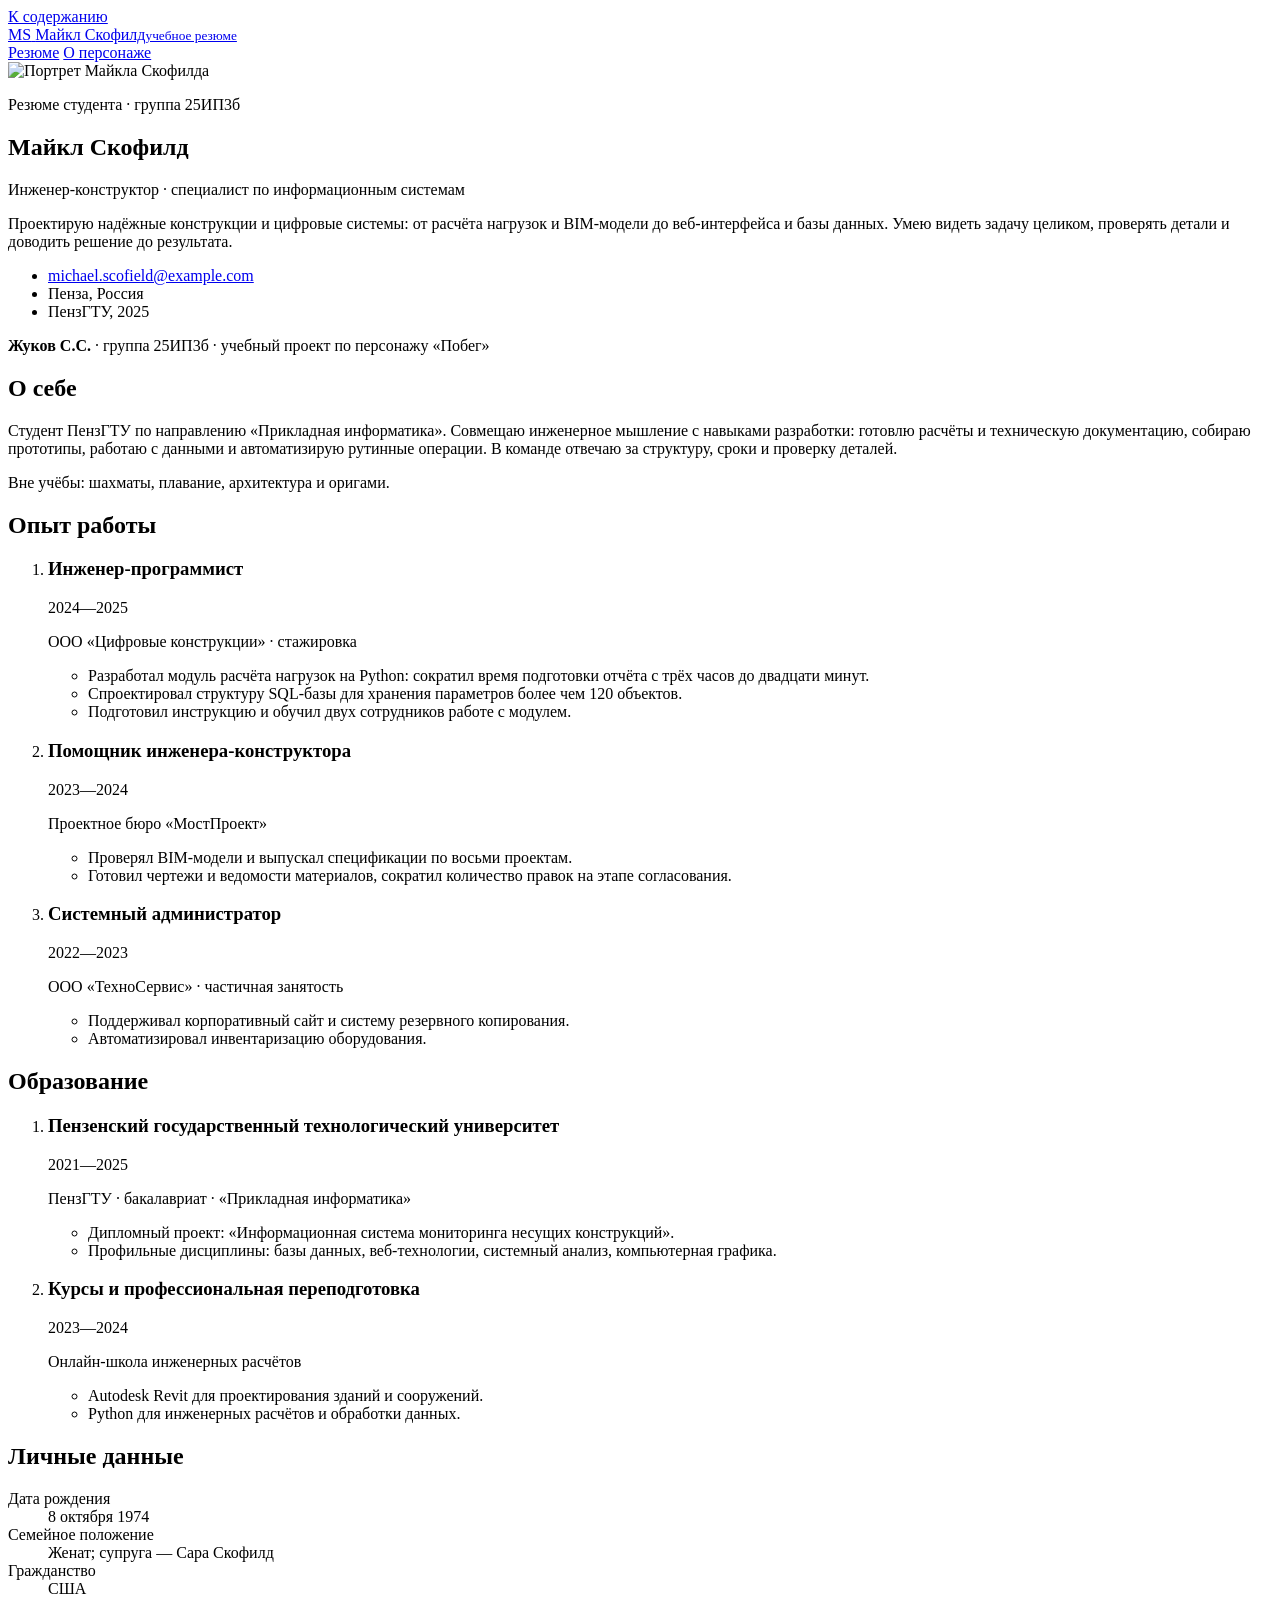
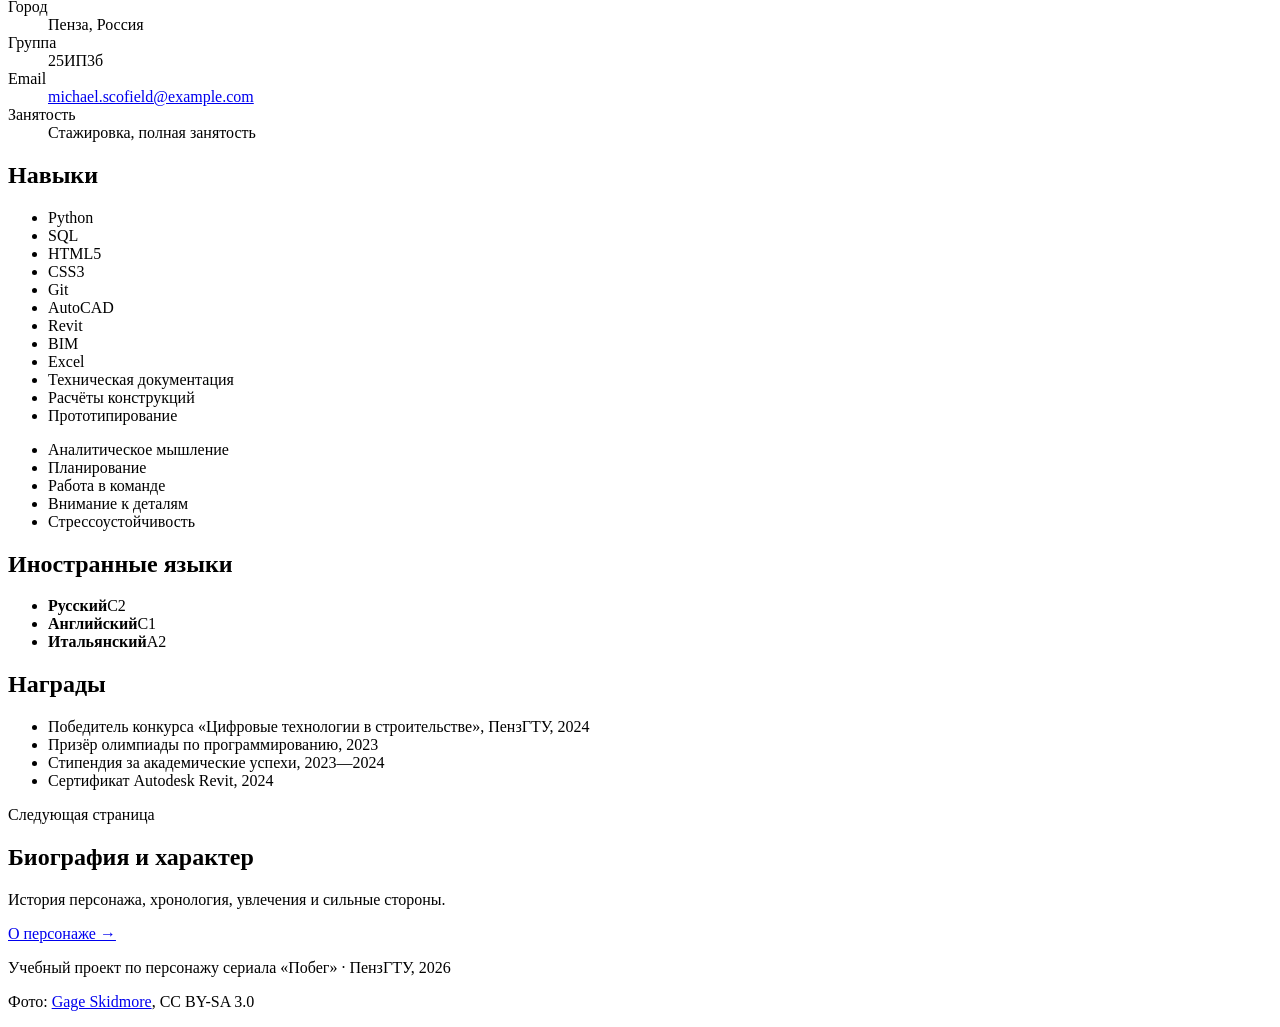
==== 25ip3b/zhukov/resume/index.html @ 76b33e24 "Create index.html" ====
<!DOCTYPE html>
<html lang="ru">
<head>
  <meta charset="utf-8">
  <meta name="viewport" content="width=device-width, initial-scale=1">
  <meta name="description" content="Учебное резюме Майкла Скофилда, персонажа сериала «Побег». Подготовил студент группы 25ИП3б Жуков С.С.">
  <meta name="author" content="Жуков С.С.">
  <title>Резюме студента Жукова С.С. группы 25ИП3б</title>
  <link rel="stylesheet" href="assets/style.css">
</head>
<body>
  <a class="skip-link" href="#main">К содержанию</a>

  <header class="site-header">
    <div class="container header-inner">
      <a class="brand" href="index.html">
        <span class="brand-mark">MS</span>
        <span class="brand-text">Майкл Скофилд<small>учебное резюме</small></span>
      </a>
      <nav class="site-nav" aria-label="Основная навигация">
        <a class="active" href="index.html">Резюме</a>
        <a href="bio.html">О персонаже</a>
      </nav>
    </div>
  </header>

  <main id="main">
    <section class="hero container" aria-labelledby="resume-title">
      <div class="hero-photo">
        <img src="assets/photo.jpg" alt="Портрет Майкла Скофилда" width="200" height="200">
      </div>
      <div>
        <p class="eyebrow">Резюме студента · группа 25ИП3б</p>
        <h1 id="resume-title">Майкл Скофилд</h1>
        <p class="hero-role">Инженер-конструктор · специалист по информационным системам</p>
        <p class="hero-lead">Проектирую надёжные конструкции и цифровые системы: от расчёта нагрузок и BIM-модели до веб-интерфейса и базы данных. Умею видеть задачу целиком, проверять детали и доводить решение до результата.</p>
        <ul class="contact-list">
          <li><a href="mailto:michael.scofield@example.com">michael.scofield@example.com</a></li>
          <li>Пенза, Россия</li>
          <li>ПензГТУ, 2025</li>
        </ul>
        <p class="student"><strong>Жуков С.С.</strong> · группа 25ИП3б · учебный проект по персонажу «Побег»</p>
      </div>
    </section>

    <div class="container layout">
      <div class="main-col">
        <section class="card">
          <h2>О себе</h2>
          <p>Студент ПензГТУ по направлению «Прикладная информатика». Совмещаю инженерное мышление с навыками разработки: готовлю расчёты и техническую документацию, собираю прототипы, работаю с данными и автоматизирую рутинные операции. В команде отвечаю за структуру, сроки и проверку деталей.</p>
          <p>Вне учёбы: шахматы, плавание, архитектура и оригами.</p>
        </section>

        <section class="card">
          <h2>Опыт работы</h2>
          <ol class="timeline">
            <li>
              <div class="timeline-head">
                <h3>Инженер-программист</h3>
                <span class="period">2024—2025</span>
              </div>
              <p class="org">ООО «Цифровые конструкции» · стажировка</p>
              <ul>
                <li>Разработал модуль расчёта нагрузок на Python: сократил время подготовки отчёта с трёх часов до двадцати минут.</li>
                <li>Спроектировал структуру SQL-базы для хранения параметров более чем 120 объектов.</li>
                <li>Подготовил инструкцию и обучил двух сотрудников работе с модулем.</li>
              </ul>
            </li>
            <li>
              <div class="timeline-head">
                <h3>Помощник инженера-конструктора</h3>
                <span class="period">2023—2024</span>
              </div>
              <p class="org">Проектное бюро «МостПроект»</p>
              <ul>
                <li>Проверял BIM-модели и выпускал спецификации по восьми проектам.</li>
                <li>Готовил чертежи и ведомости материалов, сократил количество правок на этапе согласования.</li>
              </ul>
            </li>
            <li>
              <div class="timeline-head">
                <h3>Системный администратор</h3>
                <span class="period">2022—2023</span>
              </div>
              <p class="org">ООО «ТехноСервис» · частичная занятость</p>
              <ul>
                <li>Поддерживал корпоративный сайт и систему резервного копирования.</li>
                <li>Автоматизировал инвентаризацию оборудования.</li>
              </ul>
            </li>
          </ol>
        </section>

        <section class="card">
          <h2>Образование</h2>
          <ol class="timeline">
            <li>
              <div class="timeline-head">
                <h3>Пензенский государственный технологический университет</h3>
                <span class="period">2021—2025</span>
              </div>
              <p class="org">ПензГТУ · бакалавриат · «Прикладная информатика»</p>
              <ul>
                <li>Дипломный проект: «Информационная система мониторинга несущих конструкций».</li>
                <li>Профильные дисциплины: базы данных, веб-технологии, системный анализ, компьютерная графика.</li>
              </ul>
            </li>
            <li>
              <div class="timeline-head">
                <h3>Курсы и профессиональная переподготовка</h3>
                <span class="period">2023—2024</span>
              </div>
              <p class="org">Онлайн-школа инженерных расчётов</p>
              <ul>
                <li>Autodesk Revit для проектирования зданий и сооружений.</li>
                <li>Python для инженерных расчётов и обработки данных.</li>
              </ul>
            </li>
          </ol>
        </section>
      </div>

      <aside class="side-col">
        <section class="card">
          <h2>Личные данные</h2>
          <dl class="facts">
            <dt>Дата рождения</dt>
            <dd><time datetime="1974-10-08">8 октября 1974</time></dd>
            <dt>Семейное положение</dt>
            <dd>Женат; супруга — Сара Скофилд</dd>
            <dt>Гражданство</dt>
            <dd>США</dd>
            <dt>Город</dt>
            <dd>Пенза, Россия</dd>
            <dt>Группа</dt>
            <dd>25ИП3б</dd>
            <dt>Email</dt>
            <dd><a href="mailto:michael.scofield@example.com">michael.scofield@example.com</a></dd>
            <dt>Занятость</dt>
            <dd>Стажировка, полная занятость</dd>
          </dl>
        </section>

        <section class="card">
          <h2>Навыки</h2>
          <ul class="tags">
            <li>Python</li>
            <li>SQL</li>
            <li>HTML5</li>
            <li>CSS3</li>
            <li>Git</li>
            <li>AutoCAD</li>
            <li>Revit</li>
            <li>BIM</li>
            <li>Excel</li>
            <li>Техническая документация</li>
            <li>Расчёты конструкций</li>
            <li>Прототипирование</li>
          </ul>
          <ul class="soft-skills">
            <li>Аналитическое мышление</li>
            <li>Планирование</li>
            <li>Работа в команде</li>
            <li>Внимание к деталям</li>
            <li>Стрессоустойчивость</li>
          </ul>
        </section>

        <section class="card">
          <h2>Иностранные языки</h2>
          <ul class="languages">
            <li class="lvl-c2"><strong>Русский</strong><span class="level">C2</span></li>
            <li class="lvl-c1"><strong>Английский</strong><span class="level">C1</span></li>
            <li class="lvl-a2"><strong>Итальянский</strong><span class="level">A2</span></li>
          </ul>
        </section>

        <section class="card">
          <h2>Награды</h2>
          <ul class="awards">
            <li>Победитель конкурса «Цифровые технологии в строительстве», ПензГТУ, 2024</li>
            <li>Призёр олимпиады по программированию, 2023</li>
            <li>Стипендия за академические успехи, 2023—2024</li>
            <li>Сертификат Autodesk Revit, 2024</li>
          </ul>
        </section>
      </aside>
    </div>

    <div class="container">
      <section class="next-page" aria-labelledby="next-title">
        <div>
          <p class="eyebrow">Следующая страница</p>
          <h2 id="next-title">Биография и характер</h2>
          <p>История персонажа, хронология, увлечения и сильные стороны.</p>
        </div>
        <a class="button" href="bio.html">О персонаже →</a>
      </section>
    </div>
  </main>

  <footer class="site-footer">
    <div class="container footer-inner">
      <p>Учебный проект по персонажу сериала «Побег» · ПензГТУ, 2026</p>
      <p>Фото: <a href="https://commons.wikimedia.org/wiki/File:Wentworth_Miller_by_Gage_Skidmore.jpg">Gage Skidmore</a>, CC BY-SA 3.0</p>
    </div>
  </footer>
</body>
</html>
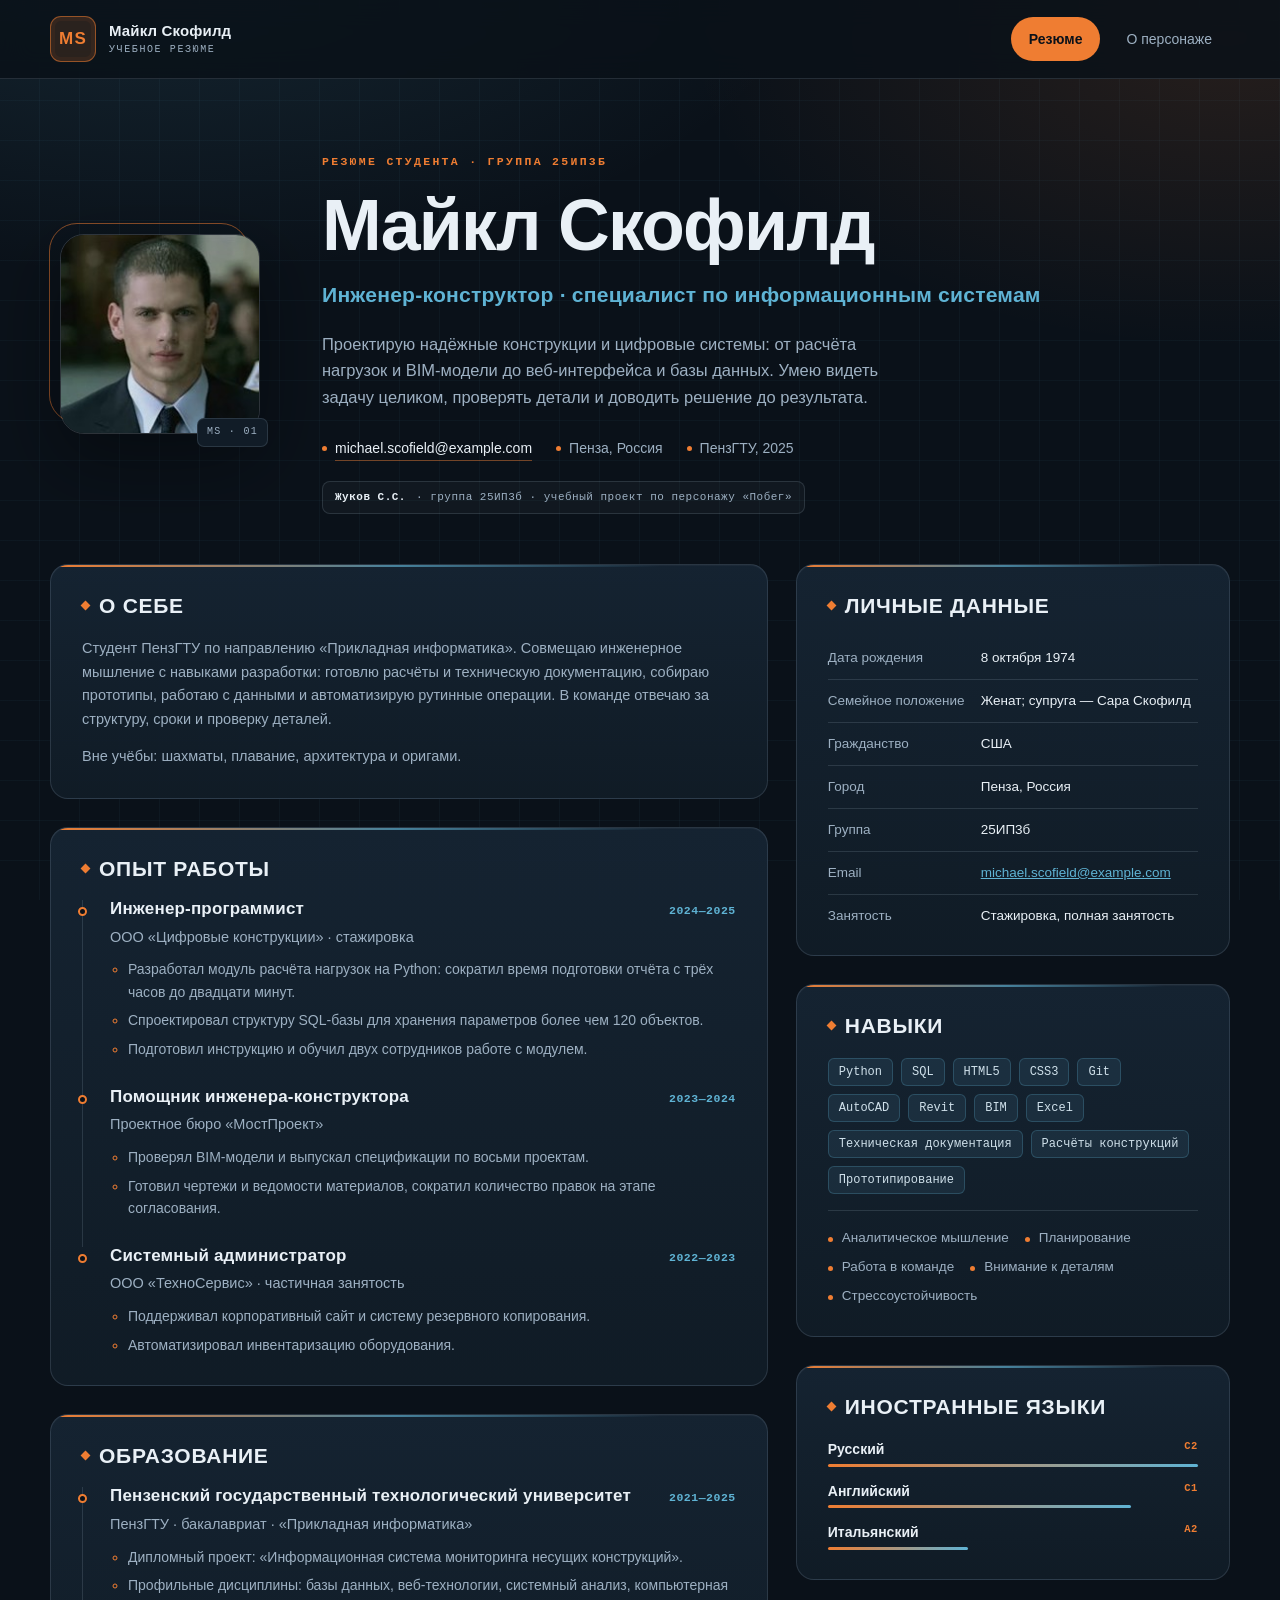
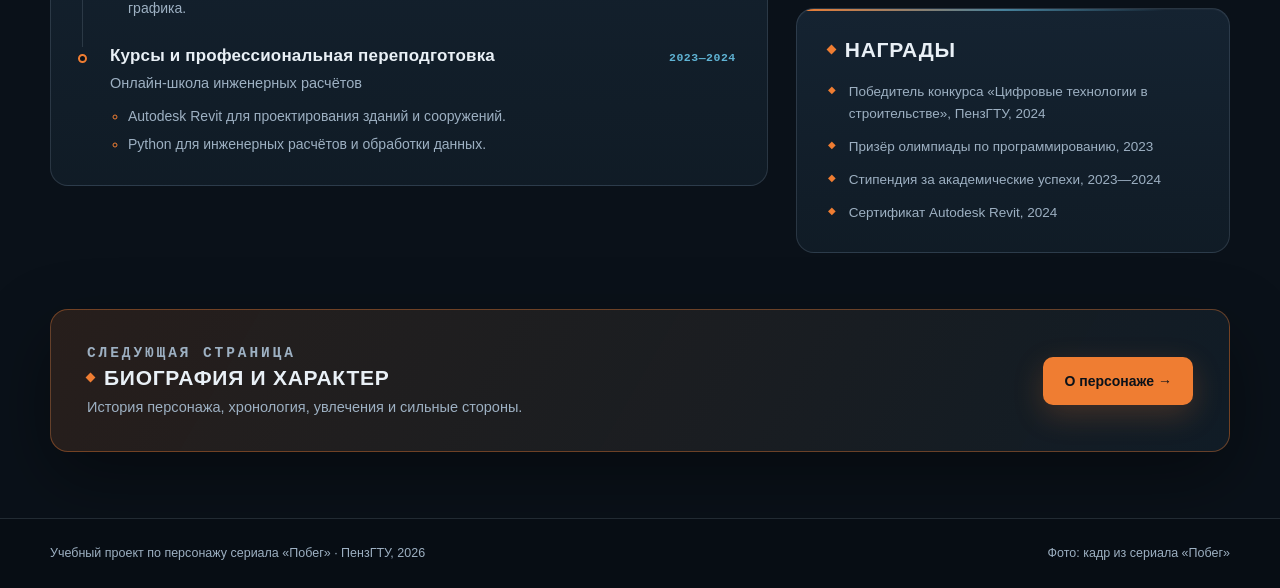
==== commit 7d3ef5b5: "Update index.html" ====
--- a/25ip3b/zhukov/resume/index.html
+++ b/25ip3b/zhukov/resume/index.html
@@ -202,7 +202,7 @@
   <footer class="site-footer">
     <div class="container footer-inner">
       <p>Учебный проект по персонажу сериала «Побег» · ПензГТУ, 2026</p>
-      <p>Фото: <a href="https://commons.wikimedia.org/wiki/File:Wentworth_Miller_by_Gage_Skidmore.jpg">Gage Skidmore</a>, CC BY-SA 3.0</p>
+      <p>Фото: кадр из сериала «Побег»</p>
     </div>
   </footer>
 </body>
--- a/25ip3b/zhukov/resume/assets/style.css
+++ b/25ip3b/zhukov/resume/assets/style.css
@@ -0,0 +1,996 @@
+/* ============================================================
+   Resume of Michael Scofield — blueprint / steel theme
+   ============================================================ */
+
+:root {
+  --bg: #0a1119;
+  --bg-deep: #070d14;
+  --panel: #111c27;
+  --panel-2: #162433;
+  --ink: #e9f0f6;
+  --muted: #9db0c2;
+  --line: rgba(157, 176, 194, 0.18);
+  --line-strong: rgba(157, 176, 194, 0.32);
+  --accent: #ef7d32;
+  --accent-soft: rgba(239, 125, 50, 0.14);
+  --accent-2: #5fb3d4;
+  --accent-2-soft: rgba(95, 179, 212, 0.1);
+  --radius: 18px;
+  --shadow: 0 26px 70px rgba(0, 0, 0, 0.38);
+  --font-body: "Segoe UI", Tahoma, Arial, sans-serif;
+  --font-display: "Bahnschrift SemiCondensed", "Arial Narrow", "Segoe UI", sans-serif;
+  --font-mono: Consolas, "Courier New", monospace;
+}
+
+*,
+*::before,
+*::after {
+  box-sizing: border-box;
+}
+
+html {
+  scroll-behavior: smooth;
+}
+
+body {
+  margin: 0;
+  color: var(--ink);
+  font-family: var(--font-body);
+  font-size: 16px;
+  line-height: 1.62;
+  background-color: var(--bg);
+  background-image:
+    radial-gradient(1100px 560px at 12% -8%, rgba(95, 179, 212, 0.14), transparent 62%),
+    radial-gradient(900px 520px at 96% 4%, rgba(239, 125, 50, 0.12), transparent 60%),
+    repeating-linear-gradient(0deg, transparent 0 39px, rgba(95, 179, 212, 0.045) 39px 40px),
+    repeating-linear-gradient(90deg, transparent 0 39px, rgba(95, 179, 212, 0.045) 39px 40px);
+  background-attachment: fixed;
+}
+
+::selection {
+  color: #0a1119;
+  background: var(--accent);
+}
+
+a {
+  color: var(--accent-2);
+}
+
+a:hover {
+  color: #8fd1ea;
+}
+
+:focus-visible {
+  outline: 2px solid var(--accent-2);
+  outline-offset: 3px;
+}
+
+img {
+  max-width: 100%;
+  height: auto;
+}
+
+h1,
+h2,
+h3,
+p {
+  margin-top: 0;
+}
+
+h1,
+h2,
+h3 {
+  font-family: var(--font-display);
+  font-weight: 700;
+  line-height: 1.1;
+}
+
+h1 {
+  margin-bottom: 14px;
+  font-size: clamp(2.7rem, 5.6vw, 4.9rem);
+  letter-spacing: -0.025em;
+}
+
+h2 {
+  display: flex;
+  align-items: center;
+  gap: 10px;
+  margin-bottom: 20px;
+  font-size: 21px;
+  letter-spacing: 0.035em;
+  text-transform: uppercase;
+}
+
+h2::before {
+  width: 7px;
+  height: 7px;
+  flex: none;
+  content: "";
+  background: var(--accent);
+  transform: rotate(45deg);
+}
+
+h3 {
+  margin-bottom: 4px;
+  font-size: 17px;
+  letter-spacing: 0.01em;
+}
+
+p {
+  margin-bottom: 14px;
+}
+
+p:last-child {
+  margin-bottom: 0;
+}
+
+.container {
+  width: min(1180px, calc(100% - 64px));
+  margin: 0 auto;
+}
+
+.skip-link {
+  position: absolute;
+  top: -80px;
+  left: 24px;
+  z-index: 100;
+  padding: 10px 18px;
+  color: #0a1119;
+  background: var(--accent);
+  border-radius: 0 0 8px 8px;
+  font-weight: 700;
+  text-decoration: none;
+  transition: top 0.2s ease;
+}
+
+.skip-link:focus {
+  top: 0;
+}
+
+/* ---------- Header ---------- */
+
+.site-header {
+  position: sticky;
+  top: 0;
+  z-index: 20;
+  background: rgba(10, 17, 25, 0.84);
+  border-bottom: 1px solid var(--line);
+  backdrop-filter: blur(14px);
+}
+
+.header-inner {
+  display: flex;
+  min-height: 78px;
+  align-items: center;
+  justify-content: space-between;
+  gap: 24px;
+}
+
+.brand {
+  display: flex;
+  align-items: center;
+  gap: 13px;
+  color: var(--ink);
+  text-decoration: none;
+}
+
+.brand:hover {
+  color: var(--ink);
+}
+
+.brand-mark {
+  display: grid;
+  width: 46px;
+  height: 46px;
+  place-items: center;
+  color: var(--accent);
+  background: var(--accent-soft);
+  border: 1px solid rgba(239, 125, 50, 0.55);
+  border-radius: 11px;
+  box-shadow: inset 0 0 0 4px rgba(239, 125, 50, 0.05);
+  font-family: var(--font-display);
+  font-size: 17px;
+  font-weight: 700;
+  letter-spacing: 0.08em;
+}
+
+.brand-text {
+  display: flex;
+  flex-direction: column;
+  font-size: 15px;
+  font-weight: 600;
+  line-height: 1.15;
+  letter-spacing: 0.01em;
+}
+
+.brand-text small {
+  margin-top: 5px;
+  color: var(--muted);
+  font-family: var(--font-mono);
+  font-size: 10px;
+  font-weight: 400;
+  letter-spacing: 0.16em;
+  text-transform: uppercase;
+}
+
+.site-nav {
+  display: flex;
+  flex-wrap: wrap;
+  gap: 8px;
+}
+
+.site-nav a {
+  padding: 10px 17px;
+  color: var(--muted);
+  border: 1px solid transparent;
+  border-radius: 999px;
+  font-size: 14px;
+  text-decoration: none;
+  transition: color 0.18s ease, border-color 0.18s ease, background 0.18s ease;
+}
+
+.site-nav a:hover {
+  color: var(--ink);
+  border-color: var(--line);
+}
+
+.site-nav a.active {
+  color: #0a1119;
+  background: var(--accent);
+  font-weight: 700;
+}
+
+/* ---------- Hero ---------- */
+
+.hero {
+  display: grid;
+  grid-template-columns: 220px minmax(0, 1fr);
+  gap: 52px;
+  align-items: center;
+  padding: 74px 0 50px;
+}
+
+.hero-photo {
+  position: relative;
+  width: 200px;
+  height: 200px;
+  justify-self: center;
+}
+
+.hero-photo::before {
+  position: absolute;
+  inset: -11px 11px 11px -11px;
+  content: "";
+  border: 1px solid rgba(239, 125, 50, 0.55);
+  border-radius: 28px;
+}
+
+.hero-photo img {
+  position: relative;
+  z-index: 1;
+  display: block;
+  width: 200px;
+  height: 200px;
+  object-fit: cover;
+  border: 1px solid rgba(255, 255, 255, 0.14);
+  border-radius: 24px;
+  box-shadow: var(--shadow);
+  filter: saturate(0.92) contrast(1.03);
+}
+
+.hero-photo::after {
+  position: absolute;
+  right: -8px;
+  bottom: -13px;
+  z-index: 2;
+  padding: 5px 9px;
+  color: var(--muted);
+  background: var(--panel);
+  border: 1px solid var(--line);
+  border-radius: 7px;
+  content: "MS · 01";
+  font-family: var(--font-mono);
+  font-size: 10px;
+  letter-spacing: 0.13em;
+}
+
+.eyebrow {
+  margin-bottom: 14px;
+  color: var(--accent);
+  font-family: var(--font-mono);
+  font-size: 11.5px;
+  font-weight: 600;
+  letter-spacing: 0.2em;
+  text-transform: uppercase;
+}
+
+.hero-role {
+  margin-bottom: 18px;
+  color: var(--accent-2);
+  font-size: clamp(1.05rem, 2vw, 1.32rem);
+  font-weight: 600;
+  letter-spacing: 0.01em;
+}
+
+.hero-lead {
+  max-width: 64ch;
+  margin-bottom: 0;
+  color: var(--muted);
+  font-size: 16.5px;
+}
+
+.contact-list {
+  display: flex;
+  flex-wrap: wrap;
+  gap: 9px 24px;
+  margin: 26px 0 0;
+  padding: 0;
+  list-style: none;
+  font-size: 14px;
+}
+
+.contact-list li {
+  display: flex;
+  align-items: center;
+  gap: 8px;
+  color: var(--muted);
+}
+
+.contact-list li::before {
+  width: 5px;
+  height: 5px;
+  flex: none;
+  content: "";
+  background: var(--accent);
+  border-radius: 50%;
+}
+
+.contact-list a {
+  color: var(--ink);
+  border-bottom: 1px solid rgba(239, 125, 50, 0.45);
+  text-decoration: none;
+}
+
+.contact-list a:hover {
+  color: var(--accent);
+  border-bottom-color: var(--accent);
+}
+
+.student {
+  display: inline-flex;
+  flex-wrap: wrap;
+  gap: 6px 10px;
+  margin: 20px 0 0;
+  padding: 7px 12px;
+  color: var(--muted);
+  background: rgba(255, 255, 255, 0.03);
+  border: 1px solid var(--line);
+  border-radius: 8px;
+  font-family: var(--font-mono);
+  font-size: 11px;
+  letter-spacing: 0.045em;
+}
+
+.student strong {
+  color: var(--ink);
+  font-weight: 600;
+}
+
+/* ---------- Layout ---------- */
+
+.layout {
+  display: grid;
+  grid-template-columns: minmax(0, 1.62fr) minmax(300px, 0.98fr);
+  gap: 28px;
+  padding-bottom: 28px;
+}
+
+.main-col,
+.side-col {
+  display: flex;
+  flex-direction: column;
+  gap: 28px;
+}
+
+.side-col {
+  align-self: start;
+}
+
+.card {
+  position: relative;
+  overflow: hidden;
+  padding: 29px 31px;
+  background: linear-gradient(180deg, rgba(22, 36, 51, 0.94), rgba(17, 28, 39, 0.94));
+  border: 1px solid var(--line);
+  border-radius: var(--radius);
+  box-shadow: inset 0 1px 0 rgba(255, 255, 255, 0.035);
+}
+
+.card::before {
+  position: absolute;
+  top: 0;
+  right: 0;
+  left: 0;
+  height: 2px;
+  content: "";
+  background: linear-gradient(90deg, var(--accent), rgba(95, 179, 212, 0.65) 48%, transparent 85%);
+}
+
+.card p {
+  color: var(--muted);
+  font-size: 14.5px;
+}
+
+.card p strong {
+  color: var(--ink);
+}
+
+/* ---------- Timeline ---------- */
+
+.timeline {
+  position: relative;
+  margin: 0;
+  padding: 0;
+  list-style: none;
+}
+
+.timeline > li {
+  position: relative;
+  padding: 0 0 27px 27px;
+  border-left: 1px solid var(--line);
+}
+
+.timeline > li:last-child {
+  padding-bottom: 0;
+  border-left-color: transparent;
+}
+
+.timeline > li::before {
+  position: absolute;
+  top: 7px;
+  left: -5px;
+  width: 9px;
+  height: 9px;
+  content: "";
+  background: var(--bg);
+  border: 2px solid var(--accent);
+  border-radius: 50%;
+}
+
+.timeline-head {
+  display: flex;
+  flex-wrap: wrap;
+  align-items: baseline;
+  justify-content: space-between;
+  gap: 6px 16px;
+}
+
+.timeline h3 {
+  margin: 0;
+}
+
+.period {
+  color: var(--accent-2);
+  font-family: var(--font-mono);
+  font-size: 11.5px;
+  font-weight: 600;
+  letter-spacing: 0.045em;
+  white-space: nowrap;
+}
+
+.org {
+  margin: 5px 0 9px;
+  color: var(--muted);
+  font-size: 13.5px;
+}
+
+.timeline ul {
+  margin: 0;
+  padding-left: 18px;
+  color: var(--muted);
+  font-size: 14px;
+}
+
+.timeline ul li {
+  margin-bottom: 6px;
+}
+
+.timeline ul li:last-child {
+  margin-bottom: 0;
+}
+
+.timeline ul li::marker {
+  color: var(--accent);
+}
+
+/* ---------- Facts ---------- */
+
+.facts {
+  display: grid;
+  grid-template-columns: minmax(0, 0.95fr) minmax(0, 1.35fr);
+  margin: 0;
+}
+
+.facts dt,
+.facts dd {
+  margin: 0;
+  padding: 10px 0;
+  border-bottom: 1px solid var(--line);
+  font-size: 13.5px;
+}
+
+.facts dt {
+  padding-right: 12px;
+  color: var(--muted);
+}
+
+.facts dd {
+  color: var(--ink);
+  font-weight: 500;
+}
+
+.facts dt:last-of-type,
+.facts dd:last-of-type {
+  padding-bottom: 0;
+  border-bottom: 0;
+}
+
+/* ---------- Tags ---------- */
+
+.tags {
+  display: flex;
+  flex-wrap: wrap;
+  gap: 8px;
+  margin: 0;
+  padding: 0;
+  list-style: none;
+}
+
+.tags li {
+  padding: 5px 10px;
+  color: #cfe0ea;
+  background: var(--accent-2-soft);
+  border: 1px solid rgba(95, 179, 212, 0.24);
+  border-radius: 6px;
+  font-family: var(--font-mono);
+  font-size: 12px;
+  line-height: 1.35;
+}
+
+.soft-skills {
+  display: flex;
+  flex-wrap: wrap;
+  gap: 7px 16px;
+  margin: 16px 0 0;
+  padding: 16px 0 0;
+  border-top: 1px solid var(--line);
+  list-style: none;
+  color: var(--muted);
+  font-size: 13.5px;
+}
+
+.soft-skills li {
+  position: relative;
+  padding-left: 14px;
+}
+
+.soft-skills li::before {
+  position: absolute;
+  top: 0.72em;
+  left: 0;
+  width: 5px;
+  height: 5px;
+  content: "";
+  background: var(--accent);
+  border-radius: 50%;
+}
+
+/* ---------- Languages ---------- */
+
+.languages {
+  display: flex;
+  flex-direction: column;
+  gap: 13px;
+  margin: 0;
+  padding: 0;
+  list-style: none;
+}
+
+.languages li {
+  display: grid;
+  grid-template-columns: 1fr auto;
+  gap: 3px 12px;
+  font-size: 14px;
+}
+
+.languages strong {
+  font-weight: 600;
+}
+
+.level {
+  color: var(--accent);
+  font-family: var(--font-mono);
+  font-size: 10.5px;
+  font-weight: 700;
+  letter-spacing: 0.06em;
+}
+
+.languages li::after {
+  grid-column: 1 / -1;
+  width: var(--level, 100%);
+  height: 3px;
+  content: "";
+  background: linear-gradient(90deg, var(--accent), var(--accent-2));
+  border-radius: 999px;
+}
+
+.languages .lvl-c2 {
+  --level: 100%;
+}
+
+.languages .lvl-c1 {
+  --level: 82%;
+}
+
+.languages .lvl-a2 {
+  --level: 38%;
+}
+
+/* ---------- Awards ---------- */
+
+.awards {
+  display: flex;
+  flex-direction: column;
+  gap: 11px;
+  margin: 0;
+  padding: 0;
+  list-style: none;
+}
+
+.awards li {
+  position: relative;
+  padding-left: 21px;
+  color: var(--muted);
+  font-size: 13.5px;
+}
+
+.awards li::before {
+  position: absolute;
+  top: 0.12em;
+  left: 0;
+  color: var(--accent);
+  content: "◆";
+  font-size: 10px;
+}
+
+/* ---------- Next page ---------- */
+
+.next-page {
+  display: flex;
+  align-items: center;
+  justify-content: space-between;
+  gap: 32px;
+  margin: 28px auto 66px;
+  padding: 32px 36px;
+  background: linear-gradient(120deg, rgba(239, 125, 50, 0.13), rgba(95, 179, 212, 0.07));
+  border: 1px solid rgba(239, 125, 50, 0.38);
+  border-radius: var(--radius);
+  box-shadow: var(--shadow);
+}
+
+.next-page h2 {
+  margin-bottom: 7px;
+}
+
+.next-page p {
+  margin-bottom: 0;
+  color: var(--muted);
+  font-size: 14.5px;
+}
+
+.button {
+  display: inline-flex;
+  flex: none;
+  align-items: center;
+  gap: 8px;
+  padding: 13px 21px;
+  color: #0a1119;
+  background: var(--accent);
+  border-radius: 10px;
+  box-shadow: 0 10px 30px rgba(239, 125, 50, 0.22);
+  font-size: 14px;
+  font-weight: 700;
+  text-decoration: none;
+  transition: background 0.18s ease, transform 0.18s ease;
+}
+
+.button:hover {
+  color: #0a1119;
+  background: #ff914d;
+  transform: translateY(-1px);
+}
+
+/* ---------- Footer ---------- */
+
+.site-footer {
+  background: rgba(7, 13, 20, 0.82);
+  border-top: 1px solid var(--line);
+}
+
+.footer-inner {
+  display: flex;
+  flex-wrap: wrap;
+  justify-content: space-between;
+  gap: 10px 26px;
+  padding: 24px 0;
+  color: var(--muted);
+  font-size: 12.5px;
+}
+
+.footer-inner p {
+  margin: 0;
+}
+
+.site-footer a {
+  color: var(--muted);
+  text-decoration-color: rgba(157, 176, 194, 0.45);
+}
+
+.site-footer a:hover {
+  color: var(--accent);
+}
+
+/* ---------- Page 2 hero ---------- */
+
+.page-hero {
+  position: relative;
+  overflow: hidden;
+  padding: 76px 0 46px;
+}
+
+.page-hero::after {
+  position: absolute;
+  top: -34px;
+  right: -10px;
+  z-index: -1;
+  color: rgba(95, 179, 212, 0.065);
+  content: "02";
+  font-family: var(--font-display);
+  font-size: clamp(170px, 23vw, 300px);
+  font-weight: 700;
+  letter-spacing: -0.06em;
+  line-height: 1;
+}
+
+.page-hero h1 {
+  max-width: 920px;
+}
+
+.page-lead {
+  max-width: 760px;
+  margin: 20px 0 0;
+  color: var(--muted);
+  font-size: 17px;
+}
+
+/* ---------- Checklists and hobbies ---------- */
+
+.checklist {
+  display: flex;
+  flex-direction: column;
+  gap: 12px;
+  margin: 0;
+  padding: 0;
+  list-style: none;
+}
+
+.checklist li {
+  position: relative;
+  padding-left: 26px;
+  color: var(--muted);
+  font-size: 14px;
+}
+
+.checklist li::before {
+  position: absolute;
+  top: 0;
+  left: 0;
+  color: var(--accent-2);
+  content: "✓";
+  font-weight: 700;
+}
+
+.hobbies {
+  display: grid;
+  grid-template-columns: 1fr 1fr;
+  gap: 10px;
+  margin: 0;
+  padding: 0;
+  list-style: none;
+}
+
+.hobbies li {
+  padding: 12px 13px;
+  background: rgba(255, 255, 255, 0.025);
+  border: 1px solid var(--line);
+  border-radius: 10px;
+}
+
+.hobbies strong {
+  display: block;
+  margin-bottom: 3px;
+  color: var(--ink);
+  font-size: 13.5px;
+  line-height: 1.3;
+}
+
+.hobbies span {
+  display: block;
+  color: var(--muted);
+  font-size: 11.5px;
+  line-height: 1.45;
+}
+
+/* ---------- Quote ---------- */
+
+.quote blockquote {
+  margin: 0;
+  padding: 2px 0 2px 19px;
+  border-left: 2px solid var(--accent);
+  color: var(--ink);
+  font-family: Georgia, "Times New Roman", serif;
+  font-size: 19px;
+  font-style: italic;
+  line-height: 1.5;
+}
+
+.quote blockquote p {
+  margin: 0;
+  color: inherit;
+  font-size: inherit;
+}
+
+.quote-note {
+  margin-top: 13px;
+  color: var(--muted);
+  font-size: 11.5px;
+}
+
+/* ---------- Responsive ---------- */
+
+@media (max-width: 1000px) {
+  .hero {
+    grid-template-columns: 1fr;
+    gap: 34px;
+    padding-top: 54px;
+  }
+
+  .hero-photo {
+    justify-self: start;
+  }
+
+  .layout {
+    grid-template-columns: 1fr;
+  }
+
+  .side-col {
+    position: static;
+  }
+}
+
+@media (max-width: 680px) {
+  .container {
+    width: min(100% - 34px, 1180px);
+  }
+
+  .header-inner {
+    flex-wrap: wrap;
+    padding: 13px 0;
+  }
+
+  .site-nav {
+    width: 100%;
+  }
+
+  .site-nav a {
+    padding: 8px 14px;
+  }
+
+  .hero {
+    padding: 40px 0 34px;
+  }
+
+  .card {
+    padding: 23px 21px;
+  }
+
+  .facts {
+    grid-template-columns: 1fr;
+  }
+
+  .facts dt {
+    padding-bottom: 0;
+    border-bottom: 0;
+  }
+
+  .facts dd {
+    padding-top: 2px;
+  }
+
+  .next-page {
+    flex-direction: column;
+    align-items: flex-start;
+    padding: 26px 22px;
+  }
+
+  .hobbies {
+    grid-template-columns: 1fr;
+  }
+
+  .page-hero {
+    padding-top: 48px;
+  }
+}
+
+@media (prefers-reduced-motion: reduce) {
+  html {
+    scroll-behavior: auto;
+  }
+
+  *,
+  *::before,
+  *::after {
+    transition: none !important;
+  }
+}
+
+/* ---------- Print ---------- */
+
+@media print {
+  body {
+    color: #111;
+    background: #fff;
+    background-image: none;
+  }
+
+  .site-header,
+  .next-page,
+  .skip-link,
+  .site-footer {
+    display: none;
+  }
+
+  .container {
+    width: 100%;
+  }
+
+  .hero {
+    padding-top: 0;
+  }
+
+  .card {
+    background: #fff;
+    border-color: #bbb;
+    box-shadow: none;
+  }
+
+  .card p,
+  .hero-lead,
+  .org,
+  .timeline ul,
+  .facts dt,
+  .awards li,
+  .checklist li,
+  .hobbies span {
+    color: #333;
+  }
+
+  a {
+    color: #111;
+    text-decoration: none;
+  }
+
+  .side-col {
+    position: static;
+  }
+}
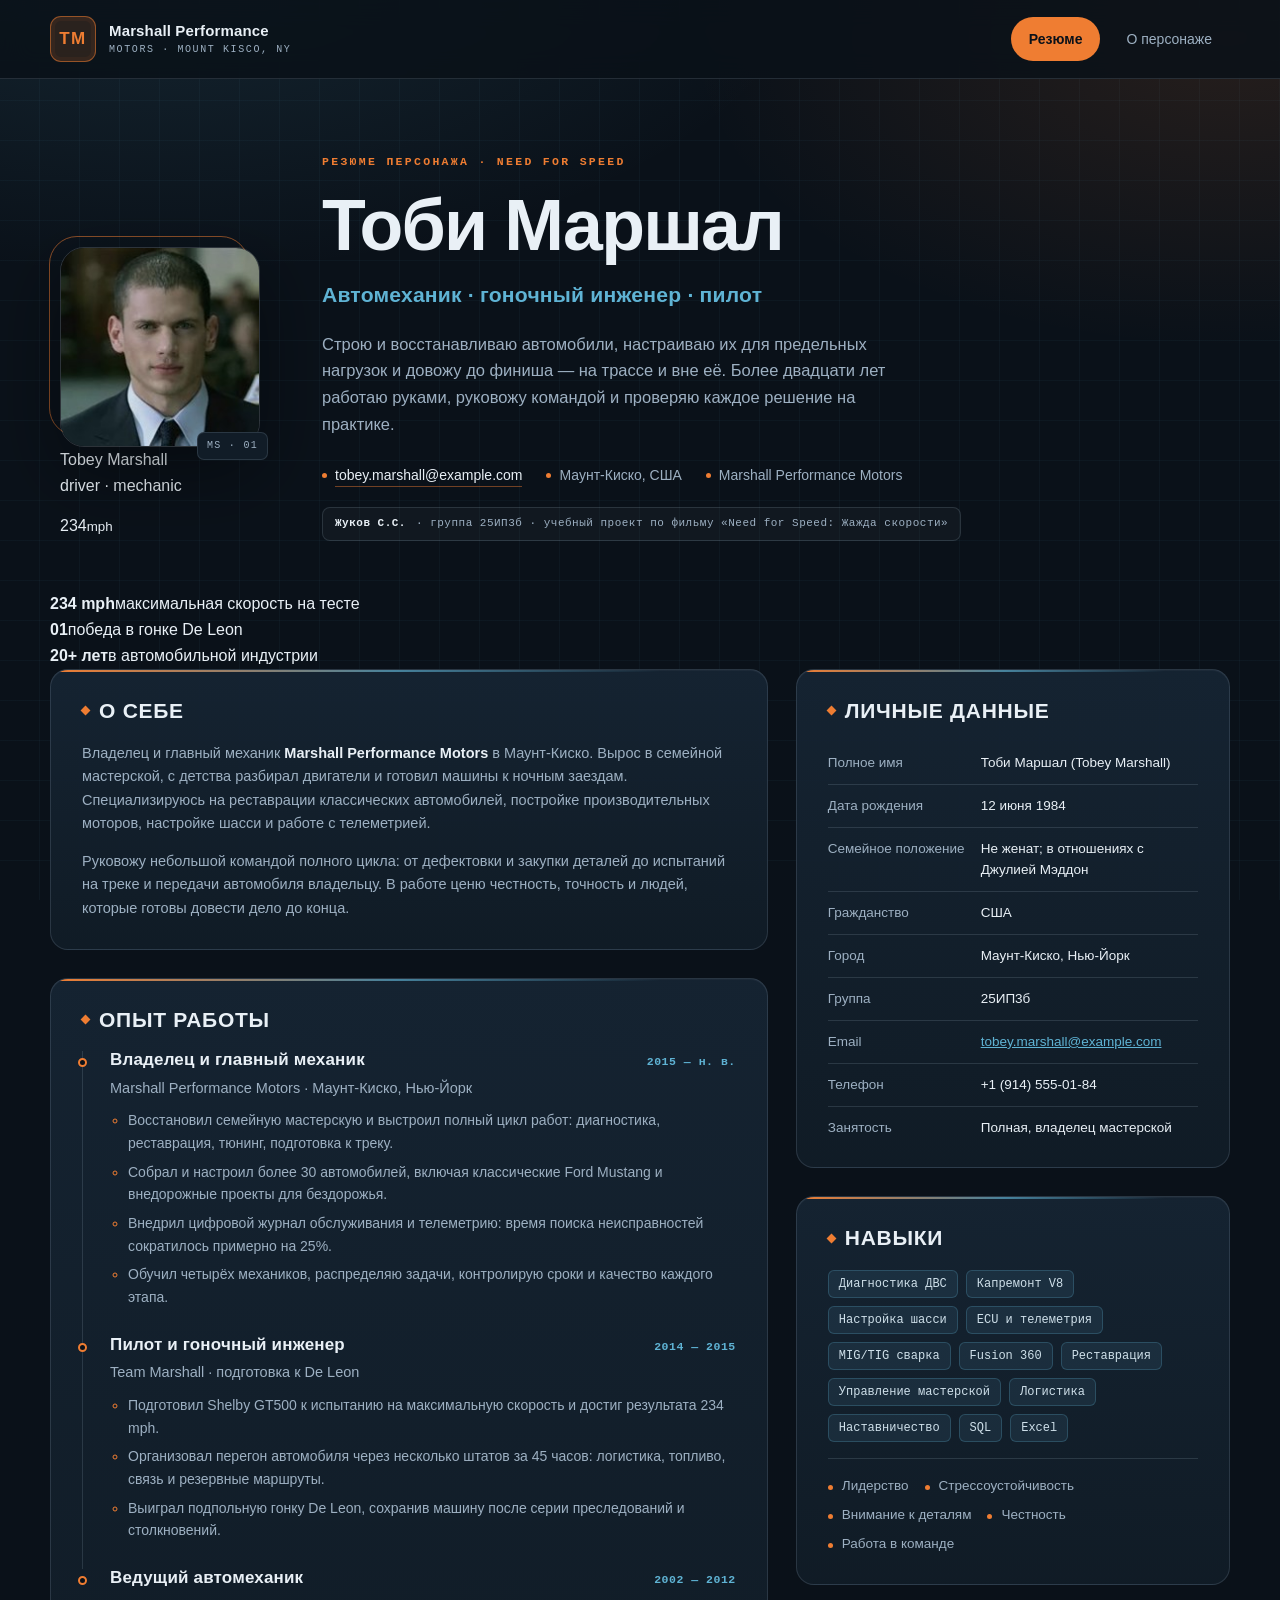
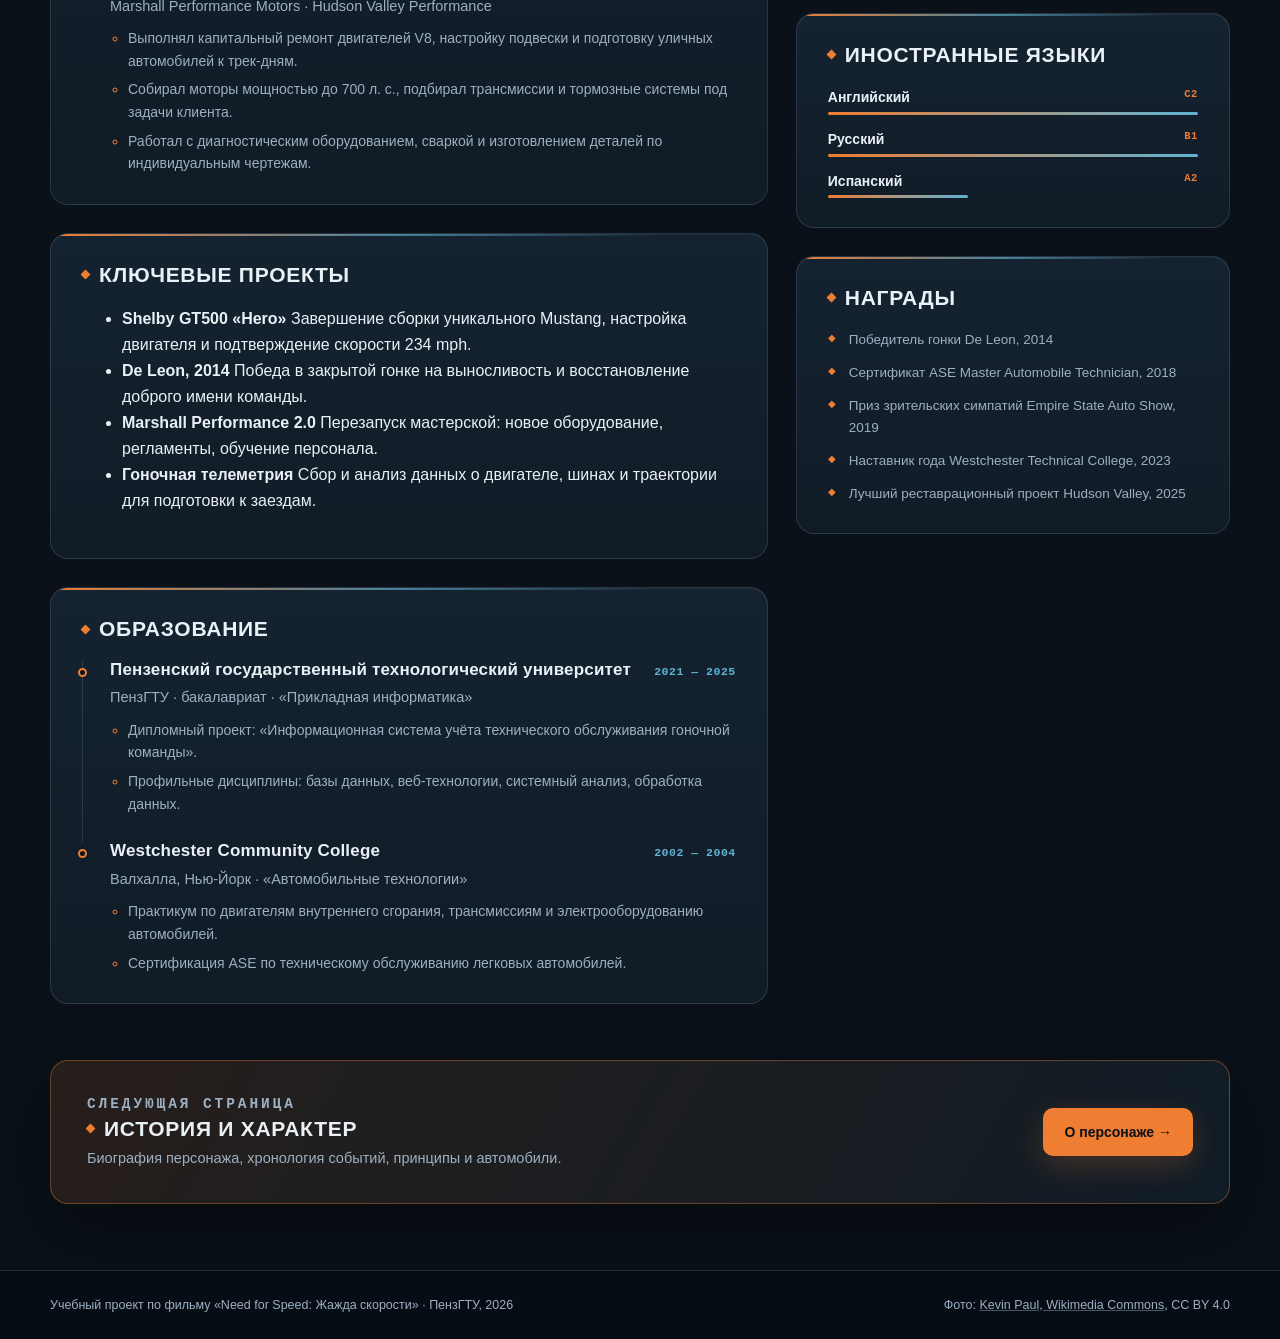
==== commit 06852088: "Обновить главную страницу резюме: Тоби Маршал" ====
--- a/25ip3b/zhukov/resume/index.html
+++ b/25ip3b/zhukov/resume/index.html
@@ -3,7 +3,7 @@
 <head>
   <meta charset="utf-8">
   <meta name="viewport" content="width=device-width, initial-scale=1">
-  <meta name="description" content="Учебное резюме Майкла Скофилда, персонажа сериала «Побег». Подготовил студент группы 25ИП3б Жуков С.С.">
+  <meta name="description" content="Учебное резюме Тоби Маршала, персонажа фильма «Need for Speed: Жажда скорости». Подготовил студент группы 25ИП3б Жуков С.С.">
   <meta name="author" content="Жуков С.С.">
   <title>Резюме студента Жукова С.С. группы 25ИП3б</title>
   <link rel="stylesheet" href="assets/style.css">
@@ -14,8 +14,8 @@
   <header class="site-header">
     <div class="container header-inner">
       <a class="brand" href="index.html">
-        <span class="brand-mark">MS</span>
-        <span class="brand-text">Майкл Скофилд<small>учебное резюме</small></span>
+        <span class="brand-mark">TM</span>
+        <span class="brand-text">Marshall Performance<small>motors · mount kisco, ny</small></span>
       </a>
       <nav class="site-nav" aria-label="Основная навигация">
         <a class="active" href="index.html">Резюме</a>
@@ -27,28 +27,40 @@
   <main id="main">
     <section class="hero container" aria-labelledby="resume-title">
       <div class="hero-photo">
-        <img src="assets/photo.jpg" alt="Портрет Майкла Скофилда" width="200" height="200">
+        <img src="assets/photo.jpg" alt="Портрет Тоби Маршала в исполнении Аарона Пола" width="200" height="200">
+        <p class="photo-caption">Tobey Marshall<br>driver · mechanic</p>
+        <div class="speed-badge" aria-hidden="true">
+          <div><span>234</span><small>mph</small></div>
+        </div>
       </div>
       <div>
-        <p class="eyebrow">Резюме студента · группа 25ИП3б</p>
-        <h1 id="resume-title">Майкл Скофилд</h1>
-        <p class="hero-role">Инженер-конструктор · специалист по информационным системам</p>
-        <p class="hero-lead">Проектирую надёжные конструкции и цифровые системы: от расчёта нагрузок и BIM-модели до веб-интерфейса и базы данных. Умею видеть задачу целиком, проверять детали и доводить решение до результата.</p>
+        <p class="eyebrow">Резюме персонажа · Need for Speed</p>
+        <h1 id="resume-title">Тоби Маршал</h1>
+        <p class="hero-role">Автомеханик · гоночный инженер · пилот</p>
+        <p class="hero-lead">Строю и восстанавливаю автомобили, настраиваю их для предельных нагрузок и довожу до финиша — на трассе и вне её. Более двадцати лет работаю руками, руковожу командой и проверяю каждое решение на практике.</p>
         <ul class="contact-list">
-          <li><a href="mailto:michael.scofield@example.com">michael.scofield@example.com</a></li>
-          <li>Пенза, Россия</li>
-          <li>ПензГТУ, 2025</li>
+          <li><a href="mailto:tobey.marshall@example.com">tobey.marshall@example.com</a></li>
+          <li>Маунт-Киско, США</li>
+          <li>Marshall Performance Motors</li>
         </ul>
-        <p class="student"><strong>Жуков С.С.</strong> · группа 25ИП3б · учебный проект по персонажу «Побег»</p>
+        <p class="student"><strong>Жуков С.С.</strong> · группа 25ИП3б · учебный проект по фильму «Need for Speed: Жажда скорости»</p>
       </div>
     </section>
 
+    <div class="container">
+      <section class="stat-strip" aria-label="Ключевые показатели">
+        <div class="stat"><b>234 mph</b><span>максимальная скорость на тесте</span></div>
+        <div class="stat"><b>01</b><span>победа в гонке De Leon</span></div>
+        <div class="stat"><b>20+ лет</b><span>в автомобильной индустрии</span></div>
+      </section>
+    </div>
+
     <div class="container layout">
       <div class="main-col">
         <section class="card">
           <h2>О себе</h2>
-          <p>Студент ПензГТУ по направлению «Прикладная информатика». Совмещаю инженерное мышление с навыками разработки: готовлю расчёты и техническую документацию, собираю прототипы, работаю с данными и автоматизирую рутинные операции. В команде отвечаю за структуру, сроки и проверку деталей.</p>
-          <p>Вне учёбы: шахматы, плавание, архитектура и оригами.</p>
+          <p>Владелец и главный механик <strong>Marshall Performance Motors</strong> в Маунт-Киско. Вырос в семейной мастерской, с детства разбирал двигатели и готовил машины к ночным заездам. Специализируюсь на реставрации классических автомобилей, постройке производительных моторов, настройке шасси и работе с телеметрией.</p>
+          <p>Руковожу небольшой командой полного цикла: от дефектовки и закупки деталей до испытаний на треке и передачи автомобиля владельцу. В работе ценю честность, точность и людей, которые готовы довести дело до конца.</p>
         </section>
 
         <section class="card">
@@ -56,39 +68,64 @@
           <ol class="timeline">
             <li>
               <div class="timeline-head">
-                <h3>Инженер-программист</h3>
-                <span class="period">2024—2025</span>
-              </div>
-              <p class="org">ООО «Цифровые конструкции» · стажировка</p>
-              <ul>
-                <li>Разработал модуль расчёта нагрузок на Python: сократил время подготовки отчёта с трёх часов до двадцати минут.</li>
-                <li>Спроектировал структуру SQL-базы для хранения параметров более чем 120 объектов.</li>
-                <li>Подготовил инструкцию и обучил двух сотрудников работе с модулем.</li>
-              </ul>
-            </li>
-            <li>
-              <div class="timeline-head">
-                <h3>Помощник инженера-конструктора</h3>
-                <span class="period">2023—2024</span>
-              </div>
-              <p class="org">Проектное бюро «МостПроект»</p>
-              <ul>
-                <li>Проверял BIM-модели и выпускал спецификации по восьми проектам.</li>
-                <li>Готовил чертежи и ведомости материалов, сократил количество правок на этапе согласования.</li>
-              </ul>
-            </li>
-            <li>
-              <div class="timeline-head">
-                <h3>Системный администратор</h3>
-                <span class="period">2022—2023</span>
-              </div>
-              <p class="org">ООО «ТехноСервис» · частичная занятость</p>
-              <ul>
-                <li>Поддерживал корпоративный сайт и систему резервного копирования.</li>
-                <li>Автоматизировал инвентаризацию оборудования.</li>
+                <h3>Владелец и главный механик</h3>
+                <span class="period">2015 — н. в.</span>
+              </div>
+              <p class="org">Marshall Performance Motors · Маунт-Киско, Нью-Йорк</p>
+              <ul>
+                <li>Восстановил семейную мастерскую и выстроил полный цикл работ: диагностика, реставрация, тюнинг, подготовка к треку.</li>
+                <li>Собрал и настроил более 30 автомобилей, включая классические Ford Mustang и внедорожные проекты для бездорожья.</li>
+                <li>Внедрил цифровой журнал обслуживания и телеметрию: время поиска неисправностей сократилось примерно на 25%.</li>
+                <li>Обучил четырёх механиков, распределяю задачи, контролирую сроки и качество каждого этапа.</li>
+              </ul>
+            </li>
+            <li>
+              <div class="timeline-head">
+                <h3>Пилот и гоночный инженер</h3>
+                <span class="period">2014 — 2015</span>
+              </div>
+              <p class="org">Team Marshall · подготовка к De Leon</p>
+              <ul>
+                <li>Подготовил Shelby GT500 к испытанию на максимальную скорость и достиг результата 234 mph.</li>
+                <li>Организовал перегон автомобиля через несколько штатов за 45 часов: логистика, топливо, связь и резервные маршруты.</li>
+                <li>Выиграл подпольную гонку De Leon, сохранив машину после серии преследований и столкновений.</li>
+              </ul>
+            </li>
+            <li>
+              <div class="timeline-head">
+                <h3>Ведущий автомеханик</h3>
+                <span class="period">2002 — 2012</span>
+              </div>
+              <p class="org">Marshall Performance Motors · Hudson Valley Performance</p>
+              <ul>
+                <li>Выполнял капитальный ремонт двигателей V8, настройку подвески и подготовку уличных автомобилей к трек-дням.</li>
+                <li>Собирал моторы мощностью до 700 л. с., подбирал трансмиссии и тормозные системы под задачи клиента.</li>
+                <li>Работал с диагностическим оборудованием, сваркой и изготовлением деталей по индивидуальным чертежам.</li>
               </ul>
             </li>
           </ol>
+        </section>
+
+        <section class="card">
+          <h2>Ключевые проекты</h2>
+          <ul class="projects">
+            <li>
+              <strong>Shelby GT500 «Hero»</strong>
+              <span>Завершение сборки уникального Mustang, настройка двигателя и подтверждение скорости 234 mph.</span>
+            </li>
+            <li>
+              <strong>De Leon, 2014</strong>
+              <span>Победа в закрытой гонке на выносливость и восстановление доброго имени команды.</span>
+            </li>
+            <li>
+              <strong>Marshall Performance 2.0</strong>
+              <span>Перезапуск мастерской: новое оборудование, регламенты, обучение персонала.</span>
+            </li>
+            <li>
+              <strong>Гоночная телеметрия</strong>
+              <span>Сбор и анализ данных о двигателе, шинах и траектории для подготовки к заездам.</span>
+            </li>
+          </ul>
         </section>
 
         <section class="card">
@@ -97,23 +134,23 @@
             <li>
               <div class="timeline-head">
                 <h3>Пензенский государственный технологический университет</h3>
-                <span class="period">2021—2025</span>
+                <span class="period">2021 — 2025</span>
               </div>
               <p class="org">ПензГТУ · бакалавриат · «Прикладная информатика»</p>
               <ul>
-                <li>Дипломный проект: «Информационная система мониторинга несущих конструкций».</li>
-                <li>Профильные дисциплины: базы данных, веб-технологии, системный анализ, компьютерная графика.</li>
-              </ul>
-            </li>
-            <li>
-              <div class="timeline-head">
-                <h3>Курсы и профессиональная переподготовка</h3>
-                <span class="period">2023—2024</span>
-              </div>
-              <p class="org">Онлайн-школа инженерных расчётов</p>
-              <ul>
-                <li>Autodesk Revit для проектирования зданий и сооружений.</li>
-                <li>Python для инженерных расчётов и обработки данных.</li>
+                <li>Дипломный проект: «Информационная система учёта технического обслуживания гоночной команды».</li>
+                <li>Профильные дисциплины: базы данных, веб-технологии, системный анализ, обработка данных.</li>
+              </ul>
+            </li>
+            <li>
+              <div class="timeline-head">
+                <h3>Westchester Community College</h3>
+                <span class="period">2002 — 2004</span>
+              </div>
+              <p class="org">Валхалла, Нью-Йорк · «Автомобильные технологии»</p>
+              <ul>
+                <li>Практикум по двигателям внутреннего сгорания, трансмиссиям и электрооборудованию автомобилей.</li>
+                <li>Сертификация ASE по техническому обслуживанию легковых автомобилей.</li>
               </ul>
             </li>
           </ol>
@@ -124,64 +161,69 @@
         <section class="card">
           <h2>Личные данные</h2>
           <dl class="facts">
+            <dt>Полное имя</dt>
+            <dd>Тоби Маршал (Tobey Marshall)</dd>
             <dt>Дата рождения</dt>
-            <dd><time datetime="1974-10-08">8 октября 1974</time></dd>
+            <dd><time datetime="1984-06-12">12 июня 1984</time></dd>
             <dt>Семейное положение</dt>
-            <dd>Женат; супруга — Сара Скофилд</dd>
+            <dd>Не женат; в отношениях с Джулией Мэддон</dd>
             <dt>Гражданство</dt>
             <dd>США</dd>
             <dt>Город</dt>
-            <dd>Пенза, Россия</dd>
+            <dd>Маунт-Киско, Нью-Йорк</dd>
             <dt>Группа</dt>
             <dd>25ИП3б</dd>
             <dt>Email</dt>
-            <dd><a href="mailto:michael.scofield@example.com">michael.scofield@example.com</a></dd>
+            <dd><a href="mailto:tobey.marshall@example.com">tobey.marshall@example.com</a></dd>
+            <dt>Телефон</dt>
+            <dd>+1 (914) 555-01-84</dd>
             <dt>Занятость</dt>
-            <dd>Стажировка, полная занятость</dd>
+            <dd>Полная, владелец мастерской</dd>
           </dl>
         </section>
 
         <section class="card">
           <h2>Навыки</h2>
           <ul class="tags">
-            <li>Python</li>
+            <li>Диагностика ДВС</li>
+            <li>Капремонт V8</li>
+            <li>Настройка шасси</li>
+            <li>ECU и телеметрия</li>
+            <li>MIG/TIG сварка</li>
+            <li>Fusion 360</li>
+            <li>Реставрация</li>
+            <li>Управление мастерской</li>
+            <li>Логистика</li>
+            <li>Наставничество</li>
             <li>SQL</li>
-            <li>HTML5</li>
-            <li>CSS3</li>
-            <li>Git</li>
-            <li>AutoCAD</li>
-            <li>Revit</li>
-            <li>BIM</li>
             <li>Excel</li>
-            <li>Техническая документация</li>
-            <li>Расчёты конструкций</li>
-            <li>Прототипирование</li>
           </ul>
           <ul class="soft-skills">
-            <li>Аналитическое мышление</li>
-            <li>Планирование</li>
+            <li>Лидерство</li>
+            <li>Стрессоустойчивость</li>
+            <li>Внимание к деталям</li>
+            <li>Честность</li>
             <li>Работа в команде</li>
-            <li>Внимание к деталям</li>
-            <li>Стрессоустойчивость</li>
           </ul>
         </section>
 
         <section class="card">
           <h2>Иностранные языки</h2>
           <ul class="languages">
-            <li class="lvl-c2"><strong>Русский</strong><span class="level">C2</span></li>
-            <li class="lvl-c1"><strong>Английский</strong><span class="level">C1</span></li>
-            <li class="lvl-a2"><strong>Итальянский</strong><span class="level">A2</span></li>
+            <li class="lvl-c2"><strong>Английский</strong><span class="level">C2</span></li>
+            <li class="lvl-b1"><strong>Русский</strong><span class="level">B1</span></li>
+            <li class="lvl-a2"><strong>Испанский</strong><span class="level">A2</span></li>
           </ul>
         </section>
 
         <section class="card">
           <h2>Награды</h2>
           <ul class="awards">
-            <li>Победитель конкурса «Цифровые технологии в строительстве», ПензГТУ, 2024</li>
-            <li>Призёр олимпиады по программированию, 2023</li>
-            <li>Стипендия за академические успехи, 2023—2024</li>
-            <li>Сертификат Autodesk Revit, 2024</li>
+            <li>Победитель гонки De Leon, 2014</li>
+            <li>Сертификат ASE Master Automobile Technician, 2018</li>
+            <li>Приз зрительских симпатий Empire State Auto Show, 2019</li>
+            <li>Наставник года Westchester Technical College, 2023</li>
+            <li>Лучший реставрационный проект Hudson Valley, 2025</li>
           </ul>
         </section>
       </aside>
@@ -191,8 +233,8 @@
       <section class="next-page" aria-labelledby="next-title">
         <div>
           <p class="eyebrow">Следующая страница</p>
-          <h2 id="next-title">Биография и характер</h2>
-          <p>История персонажа, хронология, увлечения и сильные стороны.</p>
+          <h2 id="next-title">История и характер</h2>
+          <p>Биография персонажа, хронология событий, принципы и автомобили.</p>
         </div>
         <a class="button" href="bio.html">О персонаже →</a>
       </section>
@@ -201,8 +243,8 @@
 
   <footer class="site-footer">
     <div class="container footer-inner">
-      <p>Учебный проект по персонажу сериала «Побег» · ПензГТУ, 2026</p>
-      <p>Фото: кадр из сериала «Побег»</p>
+      <p>Учебный проект по фильму «Need for Speed: Жажда скорости» · ПензГТУ, 2026</p>
+      <p>Фото: <a href="https://commons.wikimedia.org/wiki/File:Aaron_Paul_at_Los_Angeles_Comic_Con_2026-1.jpg">Kevin Paul, Wikimedia Commons</a>, CC BY 4.0</p>
     </div>
   </footer>
 </body>
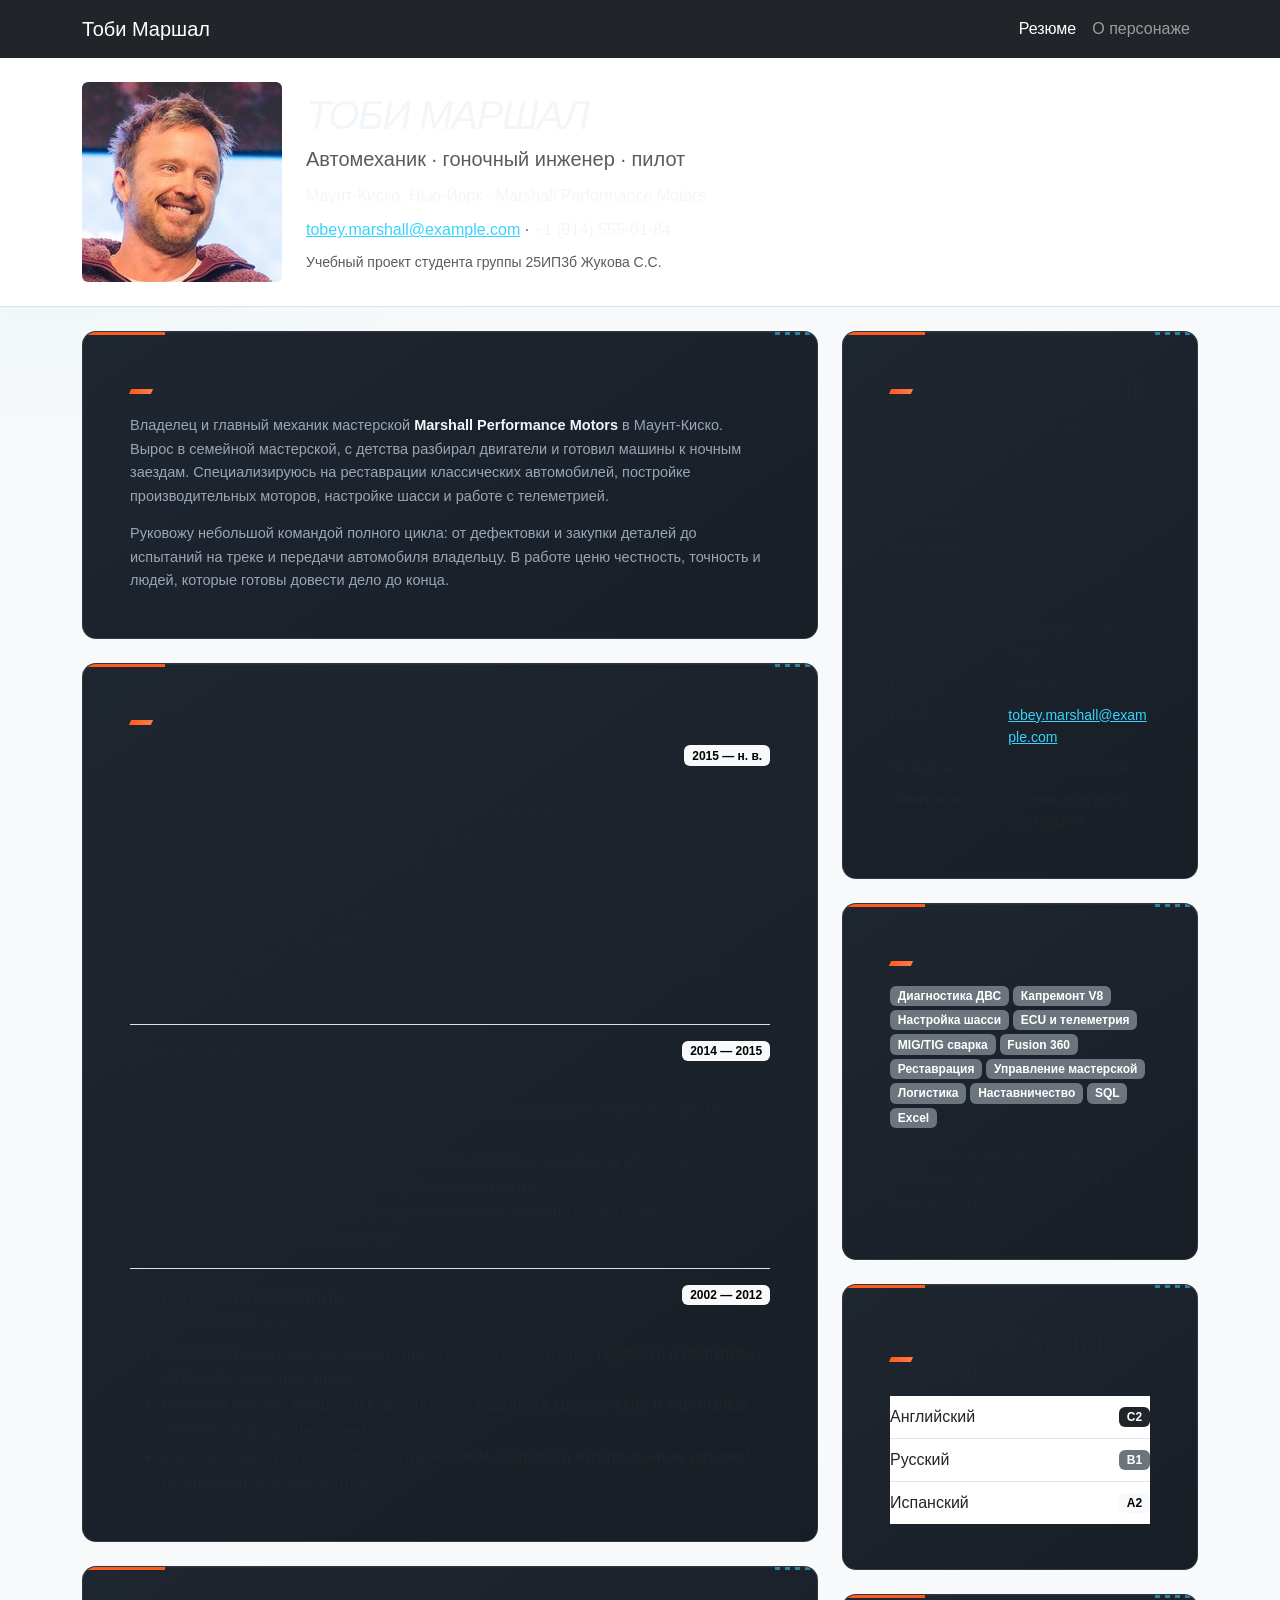
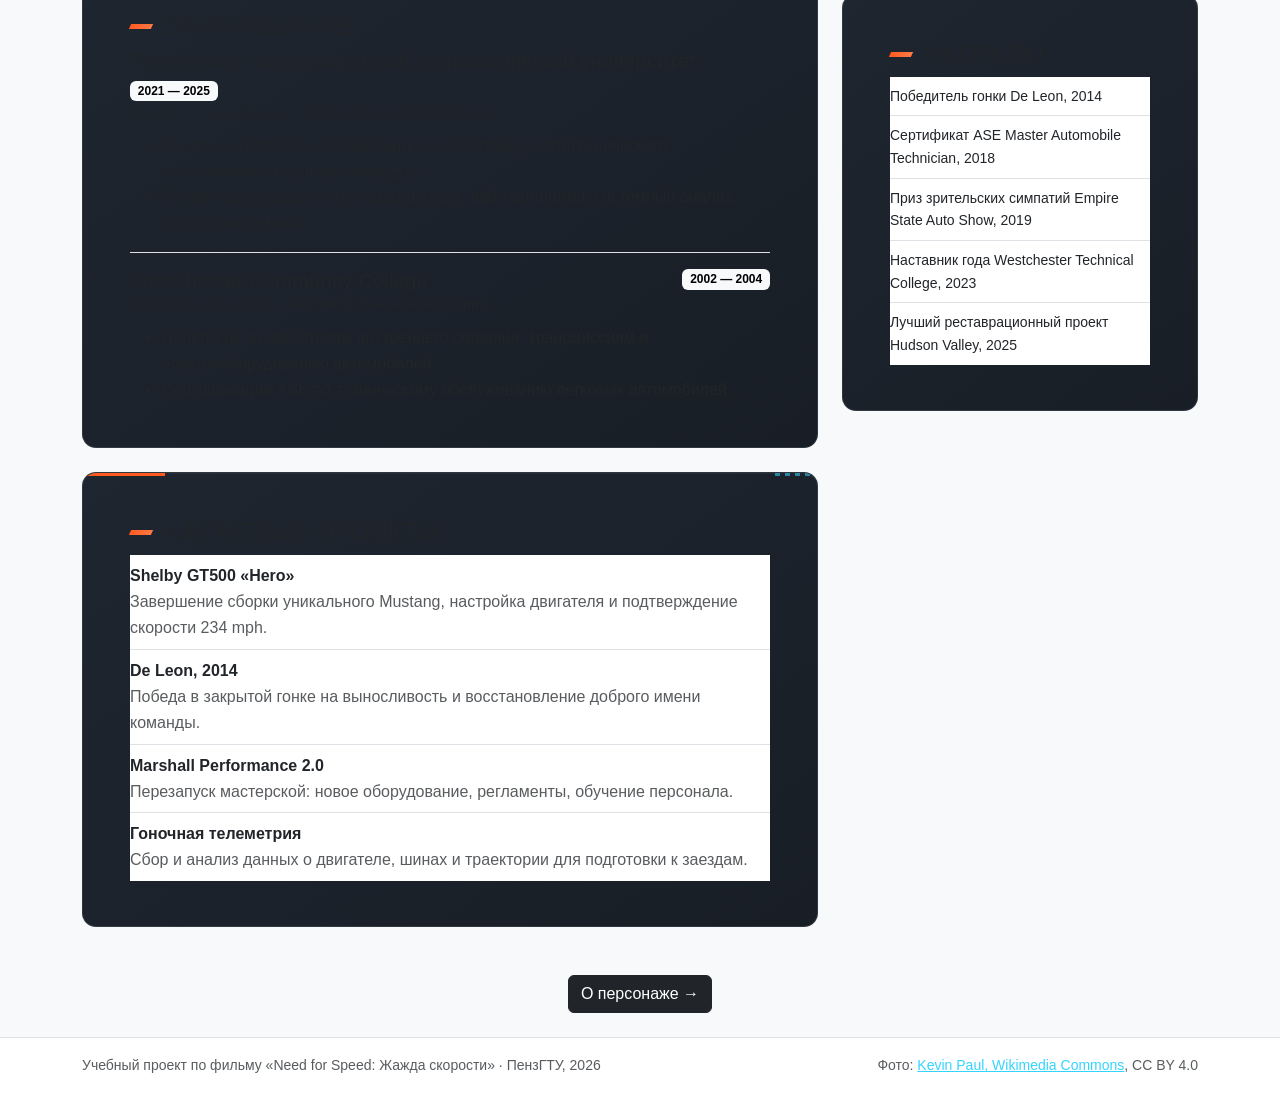
==== commit 30b885e1: "Перевести резюме на Bootstrap: главная страница" ====
--- a/25ip3b/zhukov/resume/index.html
+++ b/25ip3b/zhukov/resume/index.html
@@ -6,245 +6,243 @@
   <meta name="description" content="Учебное резюме Тоби Маршала, персонажа фильма «Need for Speed: Жажда скорости». Подготовил студент группы 25ИП3б Жуков С.С.">
   <meta name="author" content="Жуков С.С.">
   <title>Резюме студента Жукова С.С. группы 25ИП3б</title>
+  <link rel="stylesheet" href="https://cdn.jsdelivr.net/npm/bootstrap@5.3.3/dist/css/bootstrap.min.css">
   <link rel="stylesheet" href="assets/style.css">
 </head>
-<body>
-  <a class="skip-link" href="#main">К содержанию</a>
-
-  <header class="site-header">
-    <div class="container header-inner">
-      <a class="brand" href="index.html">
-        <span class="brand-mark">TM</span>
-        <span class="brand-text">Marshall Performance<small>motors · mount kisco, ny</small></span>
-      </a>
-      <nav class="site-nav" aria-label="Основная навигация">
-        <a class="active" href="index.html">Резюме</a>
-        <a href="bio.html">О персонаже</a>
-      </nav>
-    </div>
-  </header>
-
-  <main id="main">
-    <section class="hero container" aria-labelledby="resume-title">
-      <div class="hero-photo">
-        <img src="assets/photo.jpg" alt="Портрет Тоби Маршала в исполнении Аарона Пола" width="200" height="200">
-        <p class="photo-caption">Tobey Marshall<br>driver · mechanic</p>
-        <div class="speed-badge" aria-hidden="true">
-          <div><span>234</span><small>mph</small></div>
+<body class="bg-light">
+  <a class="visually-hidden-focusable" href="#main">К содержанию</a>
+
+  <nav class="navbar navbar-expand-md navbar-dark bg-dark">
+    <div class="container">
+      <a class="navbar-brand" href="index.html">Тоби Маршал</a>
+      <ul class="navbar-nav ms-auto">
+        <li class="nav-item"><a class="nav-link active" aria-current="page" href="index.html">Резюме</a></li>
+        <li class="nav-item"><a class="nav-link" href="bio.html">О персонаже</a></li>
+      </ul>
+    </div>
+  </nav>
+
+  <header class="bg-white border-bottom py-4">
+    <div class="container">
+      <div class="row align-items-center g-4">
+        <div class="col-auto">
+          <img src="assets/photo.jpg" alt="Портрет Тоби Маршала в исполнении Аарона Пола" class="photo rounded" width="200" height="200">
+        </div>
+        <div class="col">
+          <h1 class="display-6 mb-1">Тоби Маршал</h1>
+          <p class="lead text-body-secondary mb-2">Автомеханик · гоночный инженер · пилот</p>
+          <p class="mb-2">Маунт-Киско, Нью-Йорк · Marshall Performance Motors</p>
+          <p class="mb-2">
+            <a href="mailto:tobey.marshall@example.com">tobey.marshall@example.com</a>
+            <span class="text-body-secondary">·</span> +1 (914) 555-01-84
+          </p>
+          <p class="small text-body-secondary mb-0">Учебный проект студента группы 25ИП3б Жукова С.С.</p>
         </div>
       </div>
-      <div>
-        <p class="eyebrow">Резюме персонажа · Need for Speed</p>
-        <h1 id="resume-title">Тоби Маршал</h1>
-        <p class="hero-role">Автомеханик · гоночный инженер · пилот</p>
-        <p class="hero-lead">Строю и восстанавливаю автомобили, настраиваю их для предельных нагрузок и довожу до финиша — на трассе и вне её. Более двадцати лет работаю руками, руковожу командой и проверяю каждое решение на практике.</p>
-        <ul class="contact-list">
-          <li><a href="mailto:tobey.marshall@example.com">tobey.marshall@example.com</a></li>
-          <li>Маунт-Киско, США</li>
-          <li>Marshall Performance Motors</li>
-        </ul>
-        <p class="student"><strong>Жуков С.С.</strong> · группа 25ИП3б · учебный проект по фильму «Need for Speed: Жажда скорости»</p>
-      </div>
-    </section>
-
-    <div class="container">
-      <section class="stat-strip" aria-label="Ключевые показатели">
-        <div class="stat"><b>234 mph</b><span>максимальная скорость на тесте</span></div>
-        <div class="stat"><b>01</b><span>победа в гонке De Leon</span></div>
-        <div class="stat"><b>20+ лет</b><span>в автомобильной индустрии</span></div>
-      </section>
-    </div>
-
-    <div class="container layout">
-      <div class="main-col">
-        <section class="card">
-          <h2>О себе</h2>
-          <p>Владелец и главный механик <strong>Marshall Performance Motors</strong> в Маунт-Киско. Вырос в семейной мастерской, с детства разбирал двигатели и готовил машины к ночным заездам. Специализируюсь на реставрации классических автомобилей, постройке производительных моторов, настройке шасси и работе с телеметрией.</p>
-          <p>Руковожу небольшой командой полного цикла: от дефектовки и закупки деталей до испытаний на треке и передачи автомобиля владельцу. В работе ценю честность, точность и людей, которые готовы довести дело до конца.</p>
-        </section>
-
-        <section class="card">
-          <h2>Опыт работы</h2>
-          <ol class="timeline">
-            <li>
-              <div class="timeline-head">
-                <h3>Владелец и главный механик</h3>
-                <span class="period">2015 — н. в.</span>
-              </div>
-              <p class="org">Marshall Performance Motors · Маунт-Киско, Нью-Йорк</p>
-              <ul>
+    </div>
+  </header>
+
+  <main id="main" class="container my-4">
+    <div class="row g-4">
+      <div class="col-lg-8">
+        <section class="card mb-4">
+          <div class="card-body">
+            <h2 class="h4 card-title">О себе</h2>
+            <p>Владелец и главный механик мастерской <strong>Marshall Performance Motors</strong> в Маунт-Киско. Вырос в семейной мастерской, с детства разбирал двигатели и готовил машины к ночным заездам. Специализируюсь на реставрации классических автомобилей, постройке производительных моторов, настройке шасси и работе с телеметрией.</p>
+            <p class="mb-0">Руковожу небольшой командой полного цикла: от дефектовки и закупки деталей до испытаний на треке и передачи автомобиля владельцу. В работе ценю честность, точность и людей, которые готовы довести дело до конца.</p>
+          </div>
+        </section>
+
+        <section class="card mb-4">
+          <div class="card-body">
+            <h2 class="h4 card-title">Опыт работы</h2>
+
+            <div class="mb-3 pb-3 border-bottom">
+              <div class="d-flex flex-wrap justify-content-between align-items-start gap-2">
+                <h3 class="h5 mb-0">Владелец и главный механик</h3>
+                <span class="badge text-bg-light">2015 — н. в.</span>
+              </div>
+              <p class="text-body-secondary mb-2">Marshall Performance Motors · Маунт-Киско, Нью-Йорк</p>
+              <ul class="mb-0">
                 <li>Восстановил семейную мастерскую и выстроил полный цикл работ: диагностика, реставрация, тюнинг, подготовка к треку.</li>
-                <li>Собрал и настроил более 30 автомобилей, включая классические Ford Mustang и внедорожные проекты для бездорожья.</li>
+                <li>Собрал и настроил более 30 автомобилей, включая классические Ford Mustang и внедорожные проекты.</li>
                 <li>Внедрил цифровой журнал обслуживания и телеметрию: время поиска неисправностей сократилось примерно на 25%.</li>
-                <li>Обучил четырёх механиков, распределяю задачи, контролирую сроки и качество каждого этапа.</li>
-              </ul>
-            </li>
-            <li>
-              <div class="timeline-head">
-                <h3>Пилот и гоночный инженер</h3>
-                <span class="period">2014 — 2015</span>
-              </div>
-              <p class="org">Team Marshall · подготовка к De Leon</p>
-              <ul>
+                <li>Обучил четырёх механиков, распределяю задачи и контролирую качество каждого этапа.</li>
+              </ul>
+            </div>
+
+            <div class="mb-3 pb-3 border-bottom">
+              <div class="d-flex flex-wrap justify-content-between align-items-start gap-2">
+                <h3 class="h5 mb-0">Пилот и гоночный инженер</h3>
+                <span class="badge text-bg-light">2014 — 2015</span>
+              </div>
+              <p class="text-body-secondary mb-2">Team Marshall · подготовка к гонке De Leon</p>
+              <ul class="mb-0">
                 <li>Подготовил Shelby GT500 к испытанию на максимальную скорость и достиг результата 234 mph.</li>
                 <li>Организовал перегон автомобиля через несколько штатов за 45 часов: логистика, топливо, связь и резервные маршруты.</li>
                 <li>Выиграл подпольную гонку De Leon, сохранив машину после серии преследований и столкновений.</li>
               </ul>
-            </li>
-            <li>
-              <div class="timeline-head">
-                <h3>Ведущий автомеханик</h3>
-                <span class="period">2002 — 2012</span>
-              </div>
-              <p class="org">Marshall Performance Motors · Hudson Valley Performance</p>
-              <ul>
-                <li>Выполнял капитальный ремонт двигателей V8, настройку подвески и подготовку уличных автомобилей к трек-дням.</li>
+            </div>
+
+            <div>
+              <div class="d-flex flex-wrap justify-content-between align-items-start gap-2">
+                <h3 class="h5 mb-0">Ведущий автомеханик</h3>
+                <span class="badge text-bg-light">2002 — 2012</span>
+              </div>
+              <p class="text-body-secondary mb-2">Marshall Performance Motors · Hudson Valley Performance</p>
+              <ul class="mb-0">
+                <li>Выполнял капитальный ремонт двигателей V8, настройку подвески и подготовку автомобилей к трек-дням.</li>
                 <li>Собирал моторы мощностью до 700 л. с., подбирал трансмиссии и тормозные системы под задачи клиента.</li>
                 <li>Работал с диагностическим оборудованием, сваркой и изготовлением деталей по индивидуальным чертежам.</li>
               </ul>
-            </li>
-          </ol>
-        </section>
-
-        <section class="card">
-          <h2>Ключевые проекты</h2>
-          <ul class="projects">
-            <li>
-              <strong>Shelby GT500 «Hero»</strong>
-              <span>Завершение сборки уникального Mustang, настройка двигателя и подтверждение скорости 234 mph.</span>
-            </li>
-            <li>
-              <strong>De Leon, 2014</strong>
-              <span>Победа в закрытой гонке на выносливость и восстановление доброго имени команды.</span>
-            </li>
-            <li>
-              <strong>Marshall Performance 2.0</strong>
-              <span>Перезапуск мастерской: новое оборудование, регламенты, обучение персонала.</span>
-            </li>
-            <li>
-              <strong>Гоночная телеметрия</strong>
-              <span>Сбор и анализ данных о двигателе, шинах и траектории для подготовки к заездам.</span>
-            </li>
-          </ul>
-        </section>
-
-        <section class="card">
-          <h2>Образование</h2>
-          <ol class="timeline">
-            <li>
-              <div class="timeline-head">
-                <h3>Пензенский государственный технологический университет</h3>
-                <span class="period">2021 — 2025</span>
-              </div>
-              <p class="org">ПензГТУ · бакалавриат · «Прикладная информатика»</p>
-              <ul>
+            </div>
+          </div>
+        </section>
+
+        <section class="card mb-4">
+          <div class="card-body">
+            <h2 class="h4 card-title">Образование</h2>
+
+            <div class="mb-3 pb-3 border-bottom">
+              <div class="d-flex flex-wrap justify-content-between align-items-start gap-2">
+                <h3 class="h5 mb-0">Пензенский государственный технологический университет</h3>
+                <span class="badge text-bg-light">2021 — 2025</span>
+              </div>
+              <p class="text-body-secondary mb-2">ПензГТУ · бакалавриат · «Прикладная информатика»</p>
+              <ul class="mb-0">
                 <li>Дипломный проект: «Информационная система учёта технического обслуживания гоночной команды».</li>
                 <li>Профильные дисциплины: базы данных, веб-технологии, системный анализ, обработка данных.</li>
               </ul>
-            </li>
-            <li>
-              <div class="timeline-head">
-                <h3>Westchester Community College</h3>
-                <span class="period">2002 — 2004</span>
-              </div>
-              <p class="org">Валхалла, Нью-Йорк · «Автомобильные технологии»</p>
-              <ul>
+            </div>
+
+            <div>
+              <div class="d-flex flex-wrap justify-content-between align-items-start gap-2">
+                <h3 class="h5 mb-0">Westchester Community College</h3>
+                <span class="badge text-bg-light">2002 — 2004</span>
+              </div>
+              <p class="text-body-secondary mb-2">Валхалла, Нью-Йорк · «Автомобильные технологии»</p>
+              <ul class="mb-0">
                 <li>Практикум по двигателям внутреннего сгорания, трансмиссиям и электрооборудованию автомобилей.</li>
                 <li>Сертификация ASE по техническому обслуживанию легковых автомобилей.</li>
               </ul>
-            </li>
-          </ol>
+            </div>
+          </div>
+        </section>
+
+        <section class="card mb-4">
+          <div class="card-body">
+            <h2 class="h4 card-title">Ключевые проекты</h2>
+            <ul class="list-group list-group-flush">
+              <li class="list-group-item px-0">
+                <strong>Shelby GT500 «Hero»</strong>
+                <div class="text-body-secondary">Завершение сборки уникального Mustang, настройка двигателя и подтверждение скорости 234 mph.</div>
+              </li>
+              <li class="list-group-item px-0">
+                <strong>De Leon, 2014</strong>
+                <div class="text-body-secondary">Победа в закрытой гонке на выносливость и восстановление доброго имени команды.</div>
+              </li>
+              <li class="list-group-item px-0">
+                <strong>Marshall Performance 2.0</strong>
+                <div class="text-body-secondary">Перезапуск мастерской: новое оборудование, регламенты, обучение персонала.</div>
+              </li>
+              <li class="list-group-item px-0">
+                <strong>Гоночная телеметрия</strong>
+                <div class="text-body-secondary">Сбор и анализ данных о двигателе, шинах и траектории для подготовки к заездам.</div>
+              </li>
+            </ul>
+          </div>
         </section>
       </div>
 
-      <aside class="side-col">
-        <section class="card">
-          <h2>Личные данные</h2>
-          <dl class="facts">
-            <dt>Полное имя</dt>
-            <dd>Тоби Маршал (Tobey Marshall)</dd>
-            <dt>Дата рождения</dt>
-            <dd><time datetime="1984-06-12">12 июня 1984</time></dd>
-            <dt>Семейное положение</dt>
-            <dd>Не женат; в отношениях с Джулией Мэддон</dd>
-            <dt>Гражданство</dt>
-            <dd>США</dd>
-            <dt>Город</dt>
-            <dd>Маунт-Киско, Нью-Йорк</dd>
-            <dt>Группа</dt>
-            <dd>25ИП3б</dd>
-            <dt>Email</dt>
-            <dd><a href="mailto:tobey.marshall@example.com">tobey.marshall@example.com</a></dd>
-            <dt>Телефон</dt>
-            <dd>+1 (914) 555-01-84</dd>
-            <dt>Занятость</dt>
-            <dd>Полная, владелец мастерской</dd>
-          </dl>
-        </section>
-
-        <section class="card">
-          <h2>Навыки</h2>
-          <ul class="tags">
-            <li>Диагностика ДВС</li>
-            <li>Капремонт V8</li>
-            <li>Настройка шасси</li>
-            <li>ECU и телеметрия</li>
-            <li>MIG/TIG сварка</li>
-            <li>Fusion 360</li>
-            <li>Реставрация</li>
-            <li>Управление мастерской</li>
-            <li>Логистика</li>
-            <li>Наставничество</li>
-            <li>SQL</li>
-            <li>Excel</li>
-          </ul>
-          <ul class="soft-skills">
-            <li>Лидерство</li>
-            <li>Стрессоустойчивость</li>
-            <li>Внимание к деталям</li>
-            <li>Честность</li>
-            <li>Работа в команде</li>
-          </ul>
-        </section>
-
-        <section class="card">
-          <h2>Иностранные языки</h2>
-          <ul class="languages">
-            <li class="lvl-c2"><strong>Английский</strong><span class="level">C2</span></li>
-            <li class="lvl-b1"><strong>Русский</strong><span class="level">B1</span></li>
-            <li class="lvl-a2"><strong>Испанский</strong><span class="level">A2</span></li>
-          </ul>
-        </section>
-
-        <section class="card">
-          <h2>Награды</h2>
-          <ul class="awards">
-            <li>Победитель гонки De Leon, 2014</li>
-            <li>Сертификат ASE Master Automobile Technician, 2018</li>
-            <li>Приз зрительских симпатий Empire State Auto Show, 2019</li>
-            <li>Наставник года Westchester Technical College, 2023</li>
-            <li>Лучший реставрационный проект Hudson Valley, 2025</li>
-          </ul>
+      <aside class="col-lg-4">
+        <section class="card mb-4">
+          <div class="card-body">
+            <h2 class="h4 card-title">Личные данные</h2>
+            <dl class="row small mb-0">
+              <dt class="col-5">Полное имя</dt>
+              <dd class="col-7">Тоби Маршал (Tobey Marshall)</dd>
+              <dt class="col-5">Дата рождения</dt>
+              <dd class="col-7"><time datetime="1984-06-12">12 июня 1984</time></dd>
+              <dt class="col-5">Семейное положение</dt>
+              <dd class="col-7">Не женат; в отношениях с Джулией Мэддон</dd>
+              <dt class="col-5">Гражданство</dt>
+              <dd class="col-7">США</dd>
+              <dt class="col-5">Город</dt>
+              <dd class="col-7">Маунт-Киско, Нью-Йорк</dd>
+              <dt class="col-5">Группа</dt>
+              <dd class="col-7">25ИП3б</dd>
+              <dt class="col-5">Email</dt>
+              <dd class="col-7"><a href="mailto:tobey.marshall@example.com">tobey.marshall@example.com</a></dd>
+              <dt class="col-5">Телефон</dt>
+              <dd class="col-7">+1 (914) 555-01-84</dd>
+              <dt class="col-5">Занятость</dt>
+              <dd class="col-7 mb-0">Полная, владелец мастерской</dd>
+            </dl>
+          </div>
+        </section>
+
+        <section class="card mb-4">
+          <div class="card-body">
+            <h2 class="h4 card-title">Навыки</h2>
+            <div class="d-flex flex-wrap gap-1">
+              <span class="badge text-bg-secondary">Диагностика ДВС</span>
+              <span class="badge text-bg-secondary">Капремонт V8</span>
+              <span class="badge text-bg-secondary">Настройка шасси</span>
+              <span class="badge text-bg-secondary">ECU и телеметрия</span>
+              <span class="badge text-bg-secondary">MIG/TIG сварка</span>
+              <span class="badge text-bg-secondary">Fusion 360</span>
+              <span class="badge text-bg-secondary">Реставрация</span>
+              <span class="badge text-bg-secondary">Управление мастерской</span>
+              <span class="badge text-bg-secondary">Логистика</span>
+              <span class="badge text-bg-secondary">Наставничество</span>
+              <span class="badge text-bg-secondary">SQL</span>
+              <span class="badge text-bg-secondary">Excel</span>
+            </div>
+            <p class="small text-body-secondary mt-3 mb-0">Лидерство, стрессоустойчивость, внимание к деталям, честность, работа в команде.</p>
+          </div>
+        </section>
+
+        <section class="card mb-4">
+          <div class="card-body">
+            <h2 class="h4 card-title">Иностранные языки</h2>
+            <ul class="list-group list-group-flush">
+              <li class="list-group-item px-0 d-flex justify-content-between align-items-center">
+                <span>Английский</span><span class="badge text-bg-dark">C2</span>
+              </li>
+              <li class="list-group-item px-0 d-flex justify-content-between align-items-center">
+                <span>Русский</span><span class="badge text-bg-secondary">B1</span>
+              </li>
+              <li class="list-group-item px-0 d-flex justify-content-between align-items-center">
+                <span>Испанский</span><span class="badge text-bg-light">A2</span>
+              </li>
+            </ul>
+          </div>
+        </section>
+
+        <section class="card mb-4">
+          <div class="card-body">
+            <h2 class="h4 card-title">Награды</h2>
+            <ul class="list-group list-group-flush small">
+              <li class="list-group-item px-0">Победитель гонки De Leon, 2014</li>
+              <li class="list-group-item px-0">Сертификат ASE Master Automobile Technician, 2018</li>
+              <li class="list-group-item px-0">Приз зрительских симпатий Empire State Auto Show, 2019</li>
+              <li class="list-group-item px-0">Наставник года Westchester Technical College, 2023</li>
+              <li class="list-group-item px-0">Лучший реставрационный проект Hudson Valley, 2025</li>
+            </ul>
+          </div>
         </section>
       </aside>
     </div>
 
-    <div class="container">
-      <section class="next-page" aria-labelledby="next-title">
-        <div>
-          <p class="eyebrow">Следующая страница</p>
-          <h2 id="next-title">История и характер</h2>
-          <p>Биография персонажа, хронология событий, принципы и автомобили.</p>
-        </div>
-        <a class="button" href="bio.html">О персонаже →</a>
-      </section>
+    <div class="text-center my-4">
+      <a class="btn btn-dark" href="bio.html">О персонаже →</a>
     </div>
   </main>
 
-  <footer class="site-footer">
-    <div class="container footer-inner">
-      <p>Учебный проект по фильму «Need for Speed: Жажда скорости» · ПензГТУ, 2026</p>
-      <p>Фото: <a href="https://commons.wikimedia.org/wiki/File:Aaron_Paul_at_Los_Angeles_Comic_Con_2026-1.jpg">Kevin Paul, Wikimedia Commons</a>, CC BY 4.0</p>
+  <footer class="bg-white border-top py-3 mt-4">
+    <div class="container small text-body-secondary d-flex flex-column flex-md-row justify-content-between gap-2">
+      <p class="mb-0">Учебный проект по фильму «Need for Speed: Жажда скорости» · ПензГТУ, 2026</p>
+      <p class="mb-0">Фото: <a href="https://commons.wikimedia.org/wiki/File:Aaron_Paul_at_Los_Angeles_Comic_Con_2026-1.jpg">Kevin Paul, Wikimedia Commons</a>, CC BY 4.0</p>
     </div>
   </footer>
 </body>
--- a/25ip3b/zhukov/resume/assets/style.css
+++ b/25ip3b/zhukov/resume/assets/style.css
@@ -1,22 +1,24 @@
 /* ============================================================
-   Resume of Michael Scofield — blueprint / steel theme
+   Tobey Marshall — Need for Speed resume
+   Night highway / racing telemetry theme
    ============================================================ */
 
 :root {
-  --bg: #0a1119;
-  --bg-deep: #070d14;
-  --panel: #111c27;
-  --panel-2: #162433;
-  --ink: #e9f0f6;
-  --muted: #9db0c2;
-  --line: rgba(157, 176, 194, 0.18);
-  --line-strong: rgba(157, 176, 194, 0.32);
-  --accent: #ef7d32;
-  --accent-soft: rgba(239, 125, 50, 0.14);
-  --accent-2: #5fb3d4;
-  --accent-2-soft: rgba(95, 179, 212, 0.1);
-  --radius: 18px;
-  --shadow: 0 26px 70px rgba(0, 0, 0, 0.38);
+  --bg: #07090d;
+  --bg-soft: #0b0f15;
+  --panel: #111720;
+  --panel-2: #151d28;
+  --ink: #f3f6f9;
+  --muted: #98a6b5;
+  --line: rgba(152, 166, 181, 0.16);
+  --line-strong: rgba(152, 166, 181, 0.3);
+  --accent: #ff5a1f;
+  --accent-hot: #ff7a45;
+  --accent-soft: rgba(255, 90, 31, 0.12);
+  --cyan: #35d4ff;
+  --cyan-soft: rgba(53, 212, 255, 0.1);
+  --radius: 14px;
+  --shadow: 0 28px 80px rgba(0, 0, 0, 0.45);
   --font-body: "Segoe UI", Tahoma, Arial, sans-serif;
   --font-display: "Bahnschrift SemiCondensed", "Arial Narrow", "Segoe UI", sans-serif;
   --font-mono: Consolas, "Courier New", monospace;
@@ -40,28 +42,27 @@
   line-height: 1.62;
   background-color: var(--bg);
   background-image:
-    radial-gradient(1100px 560px at 12% -8%, rgba(95, 179, 212, 0.14), transparent 62%),
-    radial-gradient(900px 520px at 96% 4%, rgba(239, 125, 50, 0.12), transparent 60%),
-    repeating-linear-gradient(0deg, transparent 0 39px, rgba(95, 179, 212, 0.045) 39px 40px),
-    repeating-linear-gradient(90deg, transparent 0 39px, rgba(95, 179, 212, 0.045) 39px 40px);
+    radial-gradient(1000px 580px at 88% -10%, rgba(255, 90, 31, 0.15), transparent 62%),
+    radial-gradient(800px 500px at 4% 16%, rgba(53, 212, 255, 0.08), transparent 64%),
+    repeating-linear-gradient(115deg, transparent 0 54px, rgba(255, 255, 255, 0.018) 54px 55px);
   background-attachment: fixed;
 }
 
 ::selection {
-  color: #0a1119;
+  color: #080a0e;
   background: var(--accent);
 }
 
 a {
-  color: var(--accent-2);
+  color: var(--cyan);
 }
 
 a:hover {
-  color: #8fd1ea;
+  color: #8ce9ff;
 }
 
 :focus-visible {
-  outline: 2px solid var(--accent-2);
+  outline: 2px solid var(--cyan);
   outline-offset: 3px;
 }
 
@@ -82,38 +83,40 @@
 h3 {
   font-family: var(--font-display);
   font-weight: 700;
-  line-height: 1.1;
+  line-height: 1.06;
 }
 
 h1 {
-  margin-bottom: 14px;
-  font-size: clamp(2.7rem, 5.6vw, 4.9rem);
-  letter-spacing: -0.025em;
+  margin-bottom: 15px;
+  font-size: clamp(3.1rem, 7vw, 6.2rem);
+  font-style: italic;
+  letter-spacing: -0.035em;
+  text-transform: uppercase;
 }
 
 h2 {
   display: flex;
   align-items: center;
-  gap: 10px;
-  margin-bottom: 20px;
-  font-size: 21px;
-  letter-spacing: 0.035em;
+  gap: 11px;
+  margin-bottom: 22px;
+  font-size: 20px;
+  letter-spacing: 0.04em;
   text-transform: uppercase;
 }
 
 h2::before {
-  width: 7px;
-  height: 7px;
+  width: 22px;
+  height: 5px;
   flex: none;
   content: "";
-  background: var(--accent);
-  transform: rotate(45deg);
+  background: linear-gradient(90deg, var(--accent), var(--accent-hot));
+  transform: skewX(-24deg);
 }
 
 h3 {
   margin-bottom: 4px;
-  font-size: 17px;
-  letter-spacing: 0.01em;
+  font-size: 18px;
+  letter-spacing: 0.012em;
 }
 
 p {
@@ -135,7 +138,7 @@
   left: 24px;
   z-index: 100;
   padding: 10px 18px;
-  color: #0a1119;
+  color: #080a0e;
   background: var(--accent);
   border-radius: 0 0 8px 8px;
   font-weight: 700;
@@ -153,14 +156,24 @@
   position: sticky;
   top: 0;
   z-index: 20;
-  background: rgba(10, 17, 25, 0.84);
+  background: rgba(7, 9, 13, 0.88);
   border-bottom: 1px solid var(--line);
-  backdrop-filter: blur(14px);
+  backdrop-filter: blur(16px);
+}
+
+.site-header::before {
+  position: absolute;
+  top: 0;
+  right: 0;
+  left: 0;
+  height: 2px;
+  content: "";
+  background: linear-gradient(90deg, var(--accent) 0 18%, transparent 18% 20%, var(--cyan) 20% 36%, transparent 36% 100%);
 }
 
 .header-inner {
   display: flex;
-  min-height: 78px;
+  min-height: 82px;
   align-items: center;
   justify-content: space-between;
   gap: 24px;
@@ -169,7 +182,7 @@
 .brand {
   display: flex;
   align-items: center;
-  gap: 13px;
+  gap: 14px;
   color: var(--ink);
   text-decoration: none;
 }
@@ -180,52 +193,56 @@
 
 .brand-mark {
   display: grid;
-  width: 46px;
-  height: 46px;
+  width: 48px;
+  height: 48px;
+  flex: none;
   place-items: center;
-  color: var(--accent);
-  background: var(--accent-soft);
-  border: 1px solid rgba(239, 125, 50, 0.55);
-  border-radius: 11px;
-  box-shadow: inset 0 0 0 4px rgba(239, 125, 50, 0.05);
+  color: #080a0e;
+  background: var(--accent);
+  clip-path: polygon(16% 0, 100% 0, 84% 100%, 0 100%);
   font-family: var(--font-display);
-  font-size: 17px;
+  font-size: 18px;
+  font-style: italic;
   font-weight: 700;
-  letter-spacing: 0.08em;
+  letter-spacing: 0.06em;
 }
 
 .brand-text {
   display: flex;
   flex-direction: column;
-  font-size: 15px;
-  font-weight: 600;
+  font-size: 14px;
+  font-weight: 700;
   line-height: 1.15;
-  letter-spacing: 0.01em;
+  letter-spacing: 0.075em;
+  text-transform: uppercase;
 }
 
 .brand-text small {
   margin-top: 5px;
   color: var(--muted);
   font-family: var(--font-mono);
-  font-size: 10px;
+  font-size: 9.5px;
   font-weight: 400;
   letter-spacing: 0.16em;
-  text-transform: uppercase;
 }
 
 .site-nav {
   display: flex;
   flex-wrap: wrap;
-  gap: 8px;
+  gap: 5px;
 }
 
 .site-nav a {
   padding: 10px 17px;
   color: var(--muted);
   border: 1px solid transparent;
-  border-radius: 999px;
+  clip-path: polygon(9px 0, 100% 0, calc(100% - 9px) 100%, 0 100%);
+  font-family: var(--font-display);
   font-size: 14px;
+  font-weight: 600;
+  letter-spacing: 0.06em;
   text-decoration: none;
+  text-transform: uppercase;
   transition: color 0.18s ease, border-color 0.18s ease, background 0.18s ease;
 }
 
@@ -235,34 +252,51 @@
 }
 
 .site-nav a.active {
-  color: #0a1119;
+  color: #080a0e;
   background: var(--accent);
+}
+
+/* ---------- Hero ---------- */
+
+.hero {
+  position: relative;
+  display: grid;
+  grid-template-columns: 300px minmax(0, 1fr);
+  gap: 58px;
+  align-items: center;
+  padding: 78px 0 56px;
+}
+
+.hero::before {
+  position: absolute;
+  top: 20px;
+  right: -4%;
+  z-index: -1;
+  color: transparent;
+  content: "234";
+  font-family: var(--font-display);
+  font-size: clamp(220px, 31vw, 440px);
+  font-style: italic;
   font-weight: 700;
-}
-
-/* ---------- Hero ---------- */
-
-.hero {
-  display: grid;
-  grid-template-columns: 220px minmax(0, 1fr);
-  gap: 52px;
-  align-items: center;
-  padding: 74px 0 50px;
+  letter-spacing: -0.08em;
+  line-height: 0.8;
+  -webkit-text-stroke: 1px rgba(255, 255, 255, 0.055);
 }
 
 .hero-photo {
   position: relative;
-  width: 200px;
-  height: 200px;
+  width: 250px;
+  height: 280px;
   justify-self: center;
 }
 
 .hero-photo::before {
   position: absolute;
-  inset: -11px 11px 11px -11px;
+  inset: 0 18px 18px 0;
   content: "";
-  border: 1px solid rgba(239, 125, 50, 0.55);
-  border-radius: 28px;
+  border: 1px solid var(--accent);
+  clip-path: polygon(0 0, 100% 0, 100% calc(100% - 24px), calc(100% - 24px) 100%, 0 100%);
+  transform: translate(16px, 16px);
 }
 
 .hero-photo img {
@@ -271,45 +305,84 @@
   display: block;
   width: 200px;
   height: 200px;
+  margin: 0 auto;
   object-fit: cover;
-  border: 1px solid rgba(255, 255, 255, 0.14);
-  border-radius: 24px;
-  box-shadow: var(--shadow);
-  filter: saturate(0.92) contrast(1.03);
-}
-
-.hero-photo::after {
+  border: 1px solid rgba(255, 255, 255, 0.17);
+  clip-path: polygon(0 0, 100% 0, 100% calc(100% - 24px), calc(100% - 24px) 100%, 0 100%);
+  filter: saturate(0.9) contrast(1.04);
+}
+
+.photo-caption {
+  position: relative;
+  z-index: 2;
+  width: 200px;
+  margin: -12px auto 0;
+  padding: 8px 12px 7px;
+  color: var(--muted);
+  background: var(--panel);
+  border: 1px solid var(--line);
+  font-family: var(--font-mono);
+  font-size: 9.5px;
+  letter-spacing: 0.1em;
+  line-height: 1.4;
+  text-transform: uppercase;
+}
+
+.speed-badge {
   position: absolute;
   right: -8px;
-  bottom: -13px;
-  z-index: 2;
-  padding: 5px 9px;
-  color: var(--muted);
-  background: var(--panel);
-  border: 1px solid var(--line);
-  border-radius: 7px;
-  content: "MS · 01";
+  bottom: 22px;
+  z-index: 3;
+  display: grid;
+  width: 94px;
+  height: 94px;
+  place-items: center;
+  color: var(--ink);
+  background:
+    radial-gradient(circle at center, #111720 0 52%, transparent 53%),
+    conic-gradient(from 210deg, var(--accent) 0 62%, rgba(255, 255, 255, 0.09) 62% 100%);
+  border-radius: 50%;
+  box-shadow: 0 12px 30px rgba(0, 0, 0, 0.45);
+  font-family: var(--font-display);
+  line-height: 1;
+  text-align: center;
+}
+
+.speed-badge span {
+  display: block;
+  margin-top: 5px;
+  font-size: 27px;
+  font-style: italic;
+  letter-spacing: -0.04em;
+}
+
+.speed-badge small {
+  display: block;
+  color: var(--muted);
   font-family: var(--font-mono);
-  font-size: 10px;
-  letter-spacing: 0.13em;
+  font-size: 8px;
+  font-weight: 400;
+  letter-spacing: 0.15em;
+  text-transform: uppercase;
 }
 
 .eyebrow {
-  margin-bottom: 14px;
+  margin-bottom: 15px;
   color: var(--accent);
   font-family: var(--font-mono);
-  font-size: 11.5px;
-  font-weight: 600;
-  letter-spacing: 0.2em;
+  font-size: 11px;
+  font-weight: 700;
+  letter-spacing: 0.23em;
   text-transform: uppercase;
 }
 
 .hero-role {
   margin-bottom: 18px;
-  color: var(--accent-2);
-  font-size: clamp(1.05rem, 2vw, 1.32rem);
+  color: var(--cyan);
+  font-family: var(--font-display);
+  font-size: clamp(1.05rem, 2vw, 1.34rem);
   font-weight: 600;
-  letter-spacing: 0.01em;
+  letter-spacing: 0.02em;
 }
 
 .hero-lead {
@@ -337,17 +410,17 @@
 }
 
 .contact-list li::before {
-  width: 5px;
-  height: 5px;
+  width: 6px;
+  height: 6px;
   flex: none;
   content: "";
   background: var(--accent);
-  border-radius: 50%;
+  transform: skewX(-20deg);
 }
 
 .contact-list a {
   color: var(--ink);
-  border-bottom: 1px solid rgba(239, 125, 50, 0.45);
+  border-bottom: 1px solid rgba(255, 90, 31, 0.5);
   text-decoration: none;
 }
 
@@ -363,26 +436,65 @@
   margin: 20px 0 0;
   padding: 7px 12px;
   color: var(--muted);
-  background: rgba(255, 255, 255, 0.03);
+  background: rgba(255, 255, 255, 0.025);
+  border-left: 3px solid var(--accent);
+  font-family: var(--font-mono);
+  font-size: 10.5px;
+  letter-spacing: 0.045em;
+}
+
+.student strong {
+  color: var(--ink);
+  font-weight: 600;
+}
+
+/* ---------- Stat strip ---------- */
+
+.stat-strip {
+  display: grid;
+  grid-template-columns: repeat(3, 1fr);
+  margin-bottom: 30px;
+  background: linear-gradient(90deg, rgba(255, 90, 31, 0.11), rgba(53, 212, 255, 0.06));
   border: 1px solid var(--line);
-  border-radius: 8px;
+  border-left: 3px solid var(--accent);
+}
+
+.stat {
+  padding: 19px 24px;
+  border-right: 1px solid var(--line);
+}
+
+.stat:last-child {
+  border-right: 0;
+}
+
+.stat b {
+  display: block;
+  color: var(--ink);
+  font-family: var(--font-display);
+  font-size: 27px;
+  font-style: italic;
+  letter-spacing: -0.02em;
+  line-height: 1;
+}
+
+.stat span {
+  display: block;
+  margin-top: 6px;
+  color: var(--muted);
   font-family: var(--font-mono);
-  font-size: 11px;
-  letter-spacing: 0.045em;
-}
-
-.student strong {
-  color: var(--ink);
-  font-weight: 600;
+  font-size: 9.5px;
+  letter-spacing: 0.12em;
+  text-transform: uppercase;
 }
 
 /* ---------- Layout ---------- */
 
 .layout {
   display: grid;
-  grid-template-columns: minmax(0, 1.62fr) minmax(300px, 0.98fr);
+  grid-template-columns: minmax(0, 1.6fr) minmax(300px, 0.95fr);
   gap: 28px;
-  padding-bottom: 28px;
+  padding-bottom: 30px;
 }
 
 .main-col,
@@ -400,7 +512,7 @@
   position: relative;
   overflow: hidden;
   padding: 29px 31px;
-  background: linear-gradient(180deg, rgba(22, 36, 51, 0.94), rgba(17, 28, 39, 0.94));
+  background: linear-gradient(145deg, rgba(21, 29, 40, 0.96), rgba(15, 21, 29, 0.96));
   border: 1px solid var(--line);
   border-radius: var(--radius);
   box-shadow: inset 0 1px 0 rgba(255, 255, 255, 0.035);
@@ -409,11 +521,22 @@
 .card::before {
   position: absolute;
   top: 0;
+  left: 0;
+  width: 82px;
+  height: 3px;
+  content: "";
+  background: var(--accent);
+}
+
+.card::after {
+  position: absolute;
+  top: 0;
   right: 0;
-  left: 0;
-  height: 2px;
+  width: 42px;
+  height: 3px;
   content: "";
-  background: linear-gradient(90deg, var(--accent), rgba(95, 179, 212, 0.65) 48%, transparent 85%);
+  background: repeating-linear-gradient(90deg, var(--cyan) 0 5px, transparent 5px 10px);
+  opacity: 0.55;
 }
 
 .card p {
@@ -436,7 +559,7 @@
 
 .timeline > li {
   position: relative;
-  padding: 0 0 27px 27px;
+  padding: 0 0 28px 28px;
   border-left: 1px solid var(--line);
 }
 
@@ -454,7 +577,7 @@
   content: "";
   background: var(--bg);
   border: 2px solid var(--accent);
-  border-radius: 50%;
+  transform: rotate(45deg);
 }
 
 .timeline-head {
@@ -470,16 +593,19 @@
 }
 
 .period {
-  color: var(--accent-2);
+  padding: 3px 8px;
+  color: var(--cyan);
+  background: var(--cyan-soft);
+  border: 1px solid rgba(53, 212, 255, 0.19);
   font-family: var(--font-mono);
-  font-size: 11.5px;
+  font-size: 10.5px;
   font-weight: 600;
   letter-spacing: 0.045em;
   white-space: nowrap;
 }
 
 .org {
-  margin: 5px 0 9px;
+  margin: 6px 0 10px;
   color: var(--muted);
   font-size: 13.5px;
 }
@@ -503,11 +629,46 @@
   color: var(--accent);
 }
 
+/* ---------- Key projects ---------- */
+
+.projects {
+  display: grid;
+  grid-template-columns: repeat(2, minmax(0, 1fr));
+  gap: 12px;
+  margin: 0;
+  padding: 0;
+  list-style: none;
+}
+
+.projects li {
+  position: relative;
+  padding: 16px 16px 14px;
+  background: rgba(255, 255, 255, 0.025);
+  border: 1px solid var(--line);
+  border-top: 2px solid rgba(255, 90, 31, 0.6);
+}
+
+.projects strong {
+  display: block;
+  margin-bottom: 4px;
+  color: var(--ink);
+  font-family: var(--font-display);
+  font-size: 15px;
+  letter-spacing: 0.015em;
+}
+
+.projects span {
+  display: block;
+  color: var(--muted);
+  font-size: 12.5px;
+  line-height: 1.5;
+}
+
 /* ---------- Facts ---------- */
 
 .facts {
   display: grid;
-  grid-template-columns: minmax(0, 0.95fr) minmax(0, 1.35fr);
+  grid-template-columns: minmax(0, 0.92fr) minmax(0, 1.38fr);
   margin: 0;
 }
 
@@ -516,7 +677,7 @@
   margin: 0;
   padding: 10px 0;
   border-bottom: 1px solid var(--line);
-  font-size: 13.5px;
+  font-size: 13px;
 }
 
 .facts dt {
@@ -548,12 +709,11 @@
 
 .tags li {
   padding: 5px 10px;
-  color: #cfe0ea;
-  background: var(--accent-2-soft);
-  border: 1px solid rgba(95, 179, 212, 0.24);
-  border-radius: 6px;
+  color: #d4e1eb;
+  background: var(--cyan-soft);
+  border: 1px solid rgba(53, 212, 255, 0.22);
   font-family: var(--font-mono);
-  font-size: 12px;
+  font-size: 11.5px;
   line-height: 1.35;
 }
 
@@ -566,7 +726,7 @@
   border-top: 1px solid var(--line);
   list-style: none;
   color: var(--muted);
-  font-size: 13.5px;
+  font-size: 13px;
 }
 
 .soft-skills li {
@@ -576,13 +736,13 @@
 
 .soft-skills li::before {
   position: absolute;
-  top: 0.72em;
+  top: 0.73em;
   left: 0;
   width: 5px;
   height: 5px;
   content: "";
   background: var(--accent);
-  border-radius: 50%;
+  transform: rotate(45deg);
 }
 
 /* ---------- Languages ---------- */
@@ -610,7 +770,7 @@
 .level {
   color: var(--accent);
   font-family: var(--font-mono);
-  font-size: 10.5px;
+  font-size: 10px;
   font-weight: 700;
   letter-spacing: 0.06em;
 }
@@ -620,7 +780,7 @@
   width: var(--level, 100%);
   height: 3px;
   content: "";
-  background: linear-gradient(90deg, var(--accent), var(--accent-2));
+  background: linear-gradient(90deg, var(--accent), var(--cyan));
   border-radius: 999px;
 }
 
@@ -628,12 +788,12 @@
   --level: 100%;
 }
 
-.languages .lvl-c1 {
-  --level: 82%;
+.languages .lvl-b1 {
+  --level: 58%;
 }
 
 .languages .lvl-a2 {
-  --level: 38%;
+  --level: 35%;
 }
 
 /* ---------- Awards ---------- */
@@ -651,16 +811,34 @@
   position: relative;
   padding-left: 21px;
   color: var(--muted);
-  font-size: 13.5px;
+  font-size: 13px;
 }
 
 .awards li::before {
   position: absolute;
-  top: 0.12em;
+  top: 0.15em;
   left: 0;
   color: var(--accent);
-  content: "◆";
-  font-size: 10px;
+  content: "01";
+  font-family: var(--font-mono);
+  font-size: 8px;
+  font-weight: 700;
+}
+
+.awards li:nth-child(2)::before {
+  content: "02";
+}
+
+.awards li:nth-child(3)::before {
+  content: "03";
+}
+
+.awards li:nth-child(4)::before {
+  content: "04";
+}
+
+.awards li:nth-child(5)::before {
+  content: "05";
 }
 
 /* ---------- Next page ---------- */
@@ -672,14 +850,20 @@
   gap: 32px;
   margin: 28px auto 66px;
   padding: 32px 36px;
-  background: linear-gradient(120deg, rgba(239, 125, 50, 0.13), rgba(95, 179, 212, 0.07));
-  border: 1px solid rgba(239, 125, 50, 0.38);
-  border-radius: var(--radius);
+  background:
+    linear-gradient(115deg, rgba(255, 90, 31, 0.14), transparent 52%),
+    var(--panel);
+  border: 1px solid rgba(255, 90, 31, 0.35);
+  border-left: 4px solid var(--accent);
   box-shadow: var(--shadow);
 }
 
 .next-page h2 {
   margin-bottom: 7px;
+}
+
+.next-page h2::before {
+  display: none;
 }
 
 .next-page p {
@@ -693,27 +877,29 @@
   flex: none;
   align-items: center;
   gap: 8px;
-  padding: 13px 21px;
-  color: #0a1119;
+  padding: 13px 22px;
+  color: #080a0e;
   background: var(--accent);
-  border-radius: 10px;
-  box-shadow: 0 10px 30px rgba(239, 125, 50, 0.22);
+  clip-path: polygon(10px 0, 100% 0, calc(100% - 10px) 100%, 0 100%);
+  font-family: var(--font-display);
   font-size: 14px;
   font-weight: 700;
+  letter-spacing: 0.05em;
   text-decoration: none;
+  text-transform: uppercase;
   transition: background 0.18s ease, transform 0.18s ease;
 }
 
 .button:hover {
-  color: #0a1119;
-  background: #ff914d;
-  transform: translateY(-1px);
+  color: #080a0e;
+  background: var(--accent-hot);
+  transform: translateX(2px);
 }
 
 /* ---------- Footer ---------- */
 
 .site-footer {
-  background: rgba(7, 13, 20, 0.82);
+  background: rgba(5, 7, 10, 0.88);
   border-top: 1px solid var(--line);
 }
 
@@ -724,7 +910,7 @@
   gap: 10px 26px;
   padding: 24px 0;
   color: var(--muted);
-  font-size: 12.5px;
+  font-size: 12px;
 }
 
 .footer-inner p {
@@ -733,7 +919,7 @@
 
 .site-footer a {
   color: var(--muted);
-  text-decoration-color: rgba(157, 176, 194, 0.45);
+  text-decoration-color: rgba(152, 166, 181, 0.45);
 }
 
 .site-footer a:hover {
@@ -745,25 +931,28 @@
 .page-hero {
   position: relative;
   overflow: hidden;
-  padding: 76px 0 46px;
+  padding: 78px 0 48px;
 }
 
 .page-hero::after {
   position: absolute;
-  top: -34px;
-  right: -10px;
+  top: -24px;
+  right: -8px;
   z-index: -1;
-  color: rgba(95, 179, 212, 0.065);
+  color: transparent;
   content: "02";
   font-family: var(--font-display);
-  font-size: clamp(170px, 23vw, 300px);
+  font-size: clamp(170px, 24vw, 310px);
+  font-style: italic;
   font-weight: 700;
-  letter-spacing: -0.06em;
+  letter-spacing: -0.07em;
   line-height: 1;
+  -webkit-text-stroke: 1px rgba(53, 212, 255, 0.12);
 }
 
 .page-hero h1 {
-  max-width: 920px;
+  max-width: 960px;
+  font-size: clamp(2.8rem, 6vw, 5.2rem);
 }
 
 .page-lead {
@@ -786,18 +975,21 @@
 
 .checklist li {
   position: relative;
-  padding-left: 26px;
+  padding-left: 27px;
   color: var(--muted);
   font-size: 14px;
 }
 
 .checklist li::before {
   position: absolute;
-  top: 0;
+  top: 0.05em;
   left: 0;
-  color: var(--accent-2);
-  content: "✓";
+  color: var(--cyan);
+  content: "›";
+  font-family: var(--font-display);
+  font-size: 22px;
   font-weight: 700;
+  line-height: 1;
 }
 
 .hobbies {
@@ -813,14 +1005,14 @@
   padding: 12px 13px;
   background: rgba(255, 255, 255, 0.025);
   border: 1px solid var(--line);
-  border-radius: 10px;
 }
 
 .hobbies strong {
   display: block;
   margin-bottom: 3px;
   color: var(--ink);
-  font-size: 13.5px;
+  font-family: var(--font-display);
+  font-size: 14px;
   line-height: 1.3;
 }
 
@@ -831,12 +1023,46 @@
   line-height: 1.45;
 }
 
+/* ---------- Cars ---------- */
+
+.cars {
+  display: flex;
+  flex-direction: column;
+  gap: 11px;
+  margin: 0;
+  padding: 0;
+  list-style: none;
+}
+
+.cars li {
+  padding: 11px 12px;
+  background: rgba(255, 255, 255, 0.022);
+  border-left: 2px solid rgba(53, 212, 255, 0.45);
+}
+
+.cars strong {
+  display: block;
+  color: var(--ink);
+  font-size: 13px;
+  line-height: 1.35;
+}
+
+.cars span {
+  display: block;
+  margin-top: 2px;
+  color: var(--muted);
+  font-family: var(--font-mono);
+  font-size: 9.5px;
+  letter-spacing: 0.08em;
+  text-transform: uppercase;
+}
+
 /* ---------- Quote ---------- */
 
 .quote blockquote {
   margin: 0;
   padding: 2px 0 2px 19px;
-  border-left: 2px solid var(--accent);
+  border-left: 3px solid var(--accent);
   color: var(--ink);
   font-family: Georgia, "Times New Roman", serif;
   font-size: 19px;
@@ -853,55 +1079,85 @@
 .quote-note {
   margin-top: 13px;
   color: var(--muted);
-  font-size: 11.5px;
+  font-size: 11px;
 }
 
 /* ---------- Responsive ---------- */
 
 @media (max-width: 1000px) {
   .hero {
+    grid-template-columns: 260px minmax(0, 1fr);
+    gap: 36px;
+    padding-top: 54px;
+  }
+
+  .hero-photo {
+    width: 230px;
+    height: 260px;
+  }
+
+  .layout {
     grid-template-columns: 1fr;
-    gap: 34px;
-    padding-top: 54px;
+  }
+
+  .side-col {
+    position: static;
+  }
+}
+
+@media (max-width: 760px) {
+  .container {
+    width: min(100% - 34px, 1180px);
+  }
+
+  .header-inner {
+    flex-wrap: wrap;
+    padding: 14px 0;
+  }
+
+  .site-nav {
+    width: 100%;
+  }
+
+  .hero {
+    grid-template-columns: 1fr;
+    gap: 32px;
+    padding: 44px 0 38px;
   }
 
   .hero-photo {
     justify-self: start;
-  }
-
-  .layout {
+    margin-left: 8px;
+  }
+
+  .hero::before {
+    top: 8px;
+    right: -16px;
+  }
+
+  .hero h1 {
+    font-size: clamp(2.7rem, 13vw, 4.2rem);
+  }
+
+  .stat-strip {
     grid-template-columns: 1fr;
   }
 
-  .side-col {
-    position: static;
-  }
-}
-
-@media (max-width: 680px) {
-  .container {
-    width: min(100% - 34px, 1180px);
-  }
-
-  .header-inner {
-    flex-wrap: wrap;
-    padding: 13px 0;
-  }
-
-  .site-nav {
-    width: 100%;
-  }
-
-  .site-nav a {
-    padding: 8px 14px;
-  }
-
-  .hero {
-    padding: 40px 0 34px;
+  .stat {
+    border-right: 0;
+    border-bottom: 1px solid var(--line);
+  }
+
+  .stat:last-child {
+    border-bottom: 0;
   }
 
   .card {
     padding: 23px 21px;
+  }
+
+  .projects {
+    grid-template-columns: 1fr;
   }
 
   .facts {
@@ -928,7 +1184,7 @@
   }
 
   .page-hero {
-    padding-top: 48px;
+    padding-top: 50px;
   }
 }
 
@@ -956,7 +1212,8 @@
   .site-header,
   .next-page,
   .skip-link,
-  .site-footer {
+  .site-footer,
+  .speed-badge {
     display: none;
   }
 
@@ -965,7 +1222,30 @@
   }
 
   .hero {
+    grid-template-columns: 180px 1fr;
     padding-top: 0;
+  }
+
+  .hero::before {
+    display: none;
+  }
+
+  .hero-photo {
+    width: 200px;
+    height: 200px;
+  }
+
+  .hero-photo::before {
+    display: none;
+  }
+
+  .hero-photo img {
+    border: 1px solid #999;
+    filter: none;
+  }
+
+  .photo-caption {
+    display: none;
   }
 
   .card {
@@ -981,8 +1261,18 @@
   .facts dt,
   .awards li,
   .checklist li,
-  .hobbies span {
+  .hobbies span,
+  .projects span,
+  .cars span,
+  .stat span {
     color: #333;
+  }
+
+  .stat b,
+  .projects strong,
+  .cars strong,
+  .hobbies strong {
+    color: #111;
   }
 
   a {
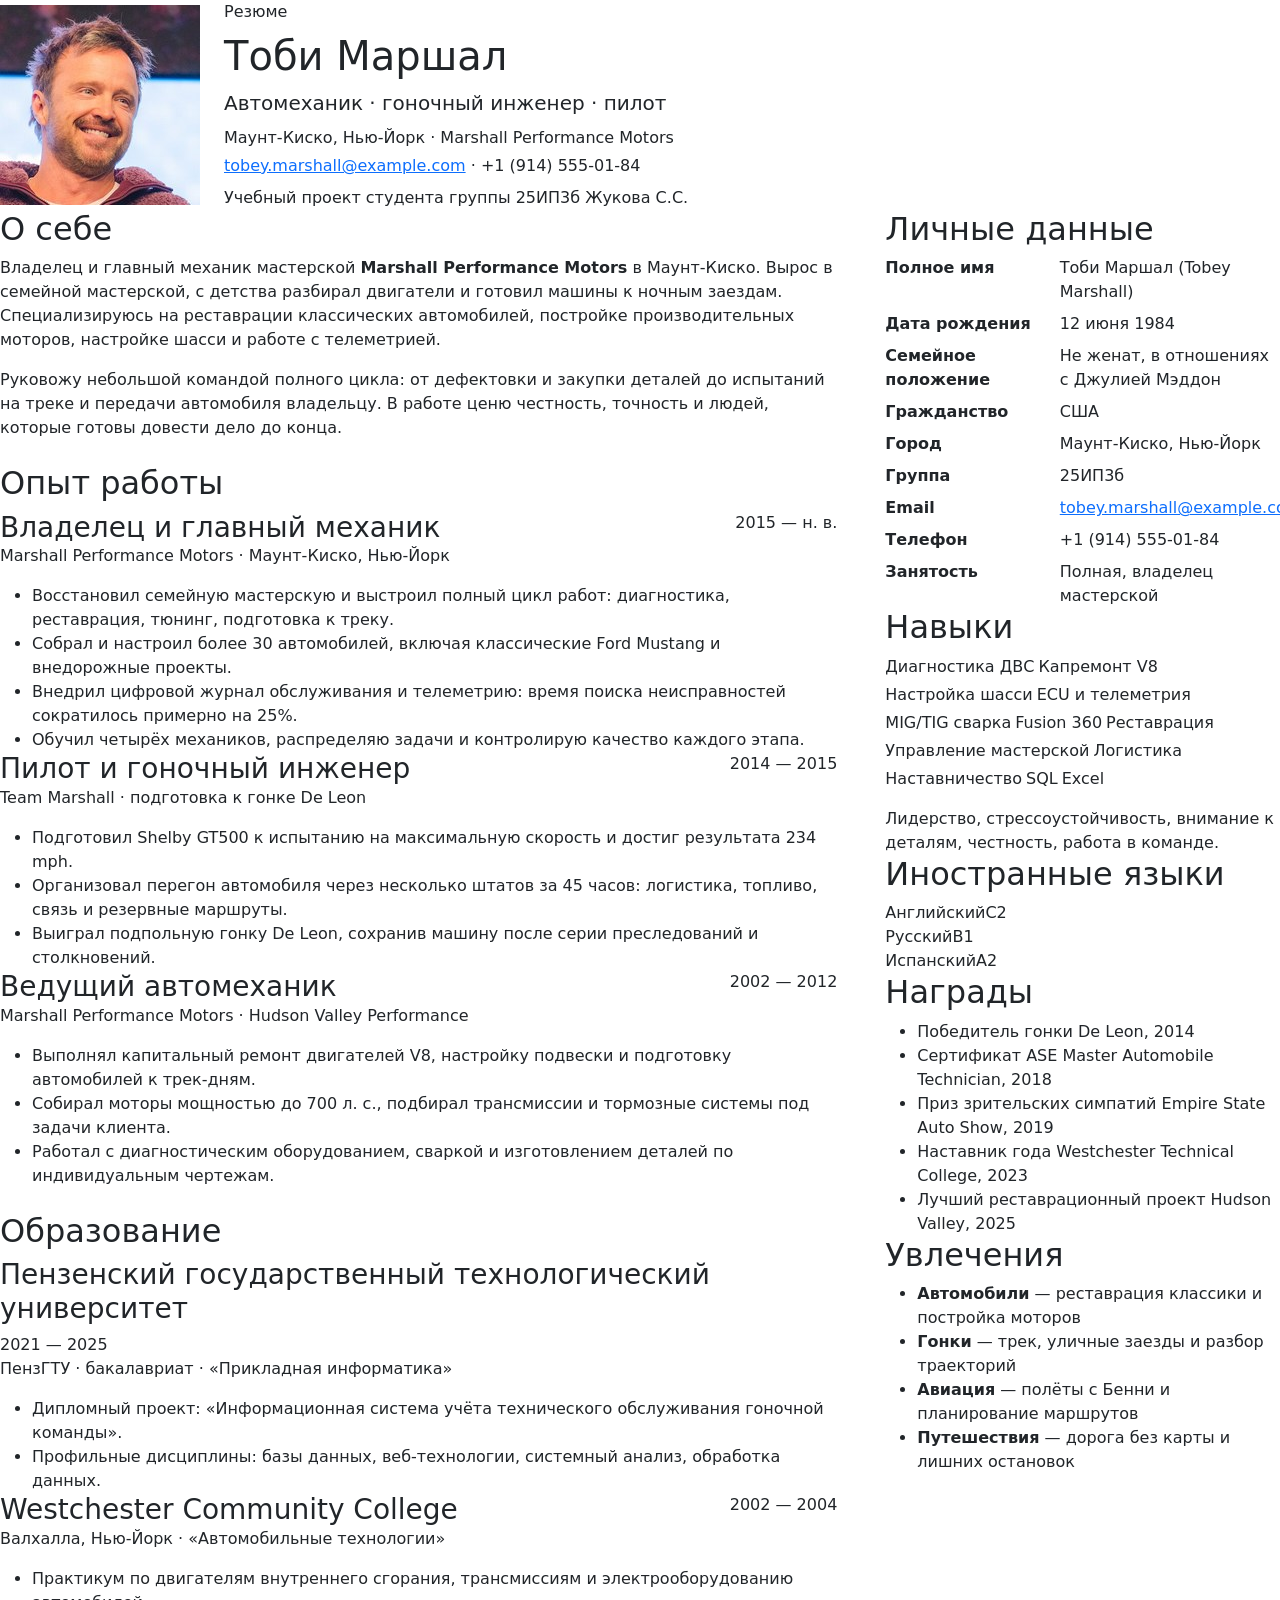
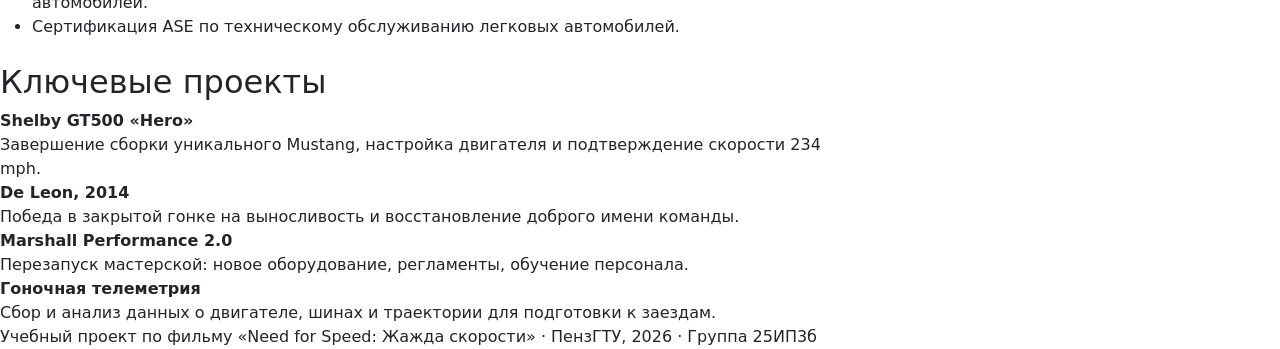
==== commit c990b6f8: "Обновить резюме: новое фото, одна страница" ====
--- a/25ip3b/zhukov/resume/index.html
+++ b/25ip3b/zhukov/resume/index.html
@@ -3,168 +3,145 @@
 <head>
   <meta charset="utf-8">
   <meta name="viewport" content="width=device-width, initial-scale=1">
-  <meta name="description" content="Учебное резюме Тоби Маршала, персонажа фильма «Need for Speed: Жажда скорости». Подготовил студент группы 25ИП3б Жуков С.С.">
+  <meta name="description" content="Резюме Тоби Маршала, персонажа фильма «Need for Speed: Жажда скорости». Учебный проект студента группы 25ИП3б Жукова С.С.">
   <meta name="author" content="Жуков С.С.">
   <title>Резюме студента Жукова С.С. группы 25ИП3б</title>
   <link rel="stylesheet" href="https://cdn.jsdelivr.net/npm/bootstrap@5.3.3/dist/css/bootstrap.min.css">
   <link rel="stylesheet" href="assets/style.css">
 </head>
-<body class="bg-light">
+<body>
   <a class="visually-hidden-focusable" href="#main">К содержанию</a>
 
-  <nav class="navbar navbar-expand-md navbar-dark bg-dark">
-    <div class="container">
-      <a class="navbar-brand" href="index.html">Тоби Маршал</a>
-      <ul class="navbar-nav ms-auto">
-        <li class="nav-item"><a class="nav-link active" aria-current="page" href="index.html">Резюме</a></li>
-        <li class="nav-item"><a class="nav-link" href="bio.html">О персонаже</a></li>
-      </ul>
-    </div>
-  </nav>
-
-  <header class="bg-white border-bottom py-4">
-    <div class="container">
-      <div class="row align-items-center g-4">
-        <div class="col-auto">
-          <img src="assets/photo.jpg" alt="Портрет Тоби Маршала в исполнении Аарона Пола" class="photo rounded" width="200" height="200">
-        </div>
-        <div class="col">
-          <h1 class="display-6 mb-1">Тоби Маршал</h1>
-          <p class="lead text-body-secondary mb-2">Автомеханик · гоночный инженер · пилот</p>
-          <p class="mb-2">Маунт-Киско, Нью-Йорк · Marshall Performance Motors</p>
-          <p class="mb-2">
-            <a href="mailto:tobey.marshall@example.com">tobey.marshall@example.com</a>
-            <span class="text-body-secondary">·</span> +1 (914) 555-01-84
-          </p>
-          <p class="small text-body-secondary mb-0">Учебный проект студента группы 25ИП3б Жукова С.С.</p>
-        </div>
+  <div class="page">
+    <header class="masthead d-flex flex-column flex-sm-row align-items-start align-items-sm-center gap-4">
+      <img src="assets/photo.jpg" alt="Портрет Тоби Маршала в исполнении Аарона Пола" class="photo" width="200" height="200">
+      <div>
+        <p class="eyebrow mb-2">Резюме</p>
+        <h1 class="mb-2">Тоби Маршал</h1>
+        <p class="lead mb-2">Автомеханик · гоночный инженер · пилот</p>
+        <p class="meta mb-1">Маунт-Киско, Нью-Йорк · Marshall Performance Motors</p>
+        <p class="meta mb-2">
+          <a href="mailto:tobey.marshall@example.com">tobey.marshall@example.com</a>
+          <span class="sep">·</span> +1 (914) 555-01-84
+        </p>
+        <p class="note mb-0">Учебный проект студента группы 25ИП3б Жукова С.С.</p>
       </div>
-    </div>
-  </header>
-
-  <main id="main" class="container my-4">
-    <div class="row g-4">
-      <div class="col-lg-8">
-        <section class="card mb-4">
-          <div class="card-body">
-            <h2 class="h4 card-title">О себе</h2>
+    </header>
+
+    <main id="main">
+      <div class="row g-4 g-lg-5">
+        <div class="col-lg-8">
+          <section class="mb-4">
+            <h2 class="section-title">О себе</h2>
             <p>Владелец и главный механик мастерской <strong>Marshall Performance Motors</strong> в Маунт-Киско. Вырос в семейной мастерской, с детства разбирал двигатели и готовил машины к ночным заездам. Специализируюсь на реставрации классических автомобилей, постройке производительных моторов, настройке шасси и работе с телеметрией.</p>
             <p class="mb-0">Руковожу небольшой командой полного цикла: от дефектовки и закупки деталей до испытаний на треке и передачи автомобиля владельцу. В работе ценю честность, точность и людей, которые готовы довести дело до конца.</p>
-          </div>
-        </section>
-
-        <section class="card mb-4">
-          <div class="card-body">
-            <h2 class="h4 card-title">Опыт работы</h2>
-
-            <div class="mb-3 pb-3 border-bottom">
-              <div class="d-flex flex-wrap justify-content-between align-items-start gap-2">
-                <h3 class="h5 mb-0">Владелец и главный механик</h3>
-                <span class="badge text-bg-light">2015 — н. в.</span>
-              </div>
-              <p class="text-body-secondary mb-2">Marshall Performance Motors · Маунт-Киско, Нью-Йорк</p>
+          </section>
+
+          <section class="mb-4">
+            <h2 class="section-title">Опыт работы</h2>
+
+            <article class="entry">
+              <div class="d-flex flex-wrap justify-content-between align-items-start gap-2">
+                <h3 class="mb-0">Владелец и главный механик</h3>
+                <span class="dates">2015 — н. в.</span>
+              </div>
+              <p class="org">Marshall Performance Motors · Маунт-Киско, Нью-Йорк</p>
               <ul class="mb-0">
                 <li>Восстановил семейную мастерскую и выстроил полный цикл работ: диагностика, реставрация, тюнинг, подготовка к треку.</li>
                 <li>Собрал и настроил более 30 автомобилей, включая классические Ford Mustang и внедорожные проекты.</li>
                 <li>Внедрил цифровой журнал обслуживания и телеметрию: время поиска неисправностей сократилось примерно на 25%.</li>
                 <li>Обучил четырёх механиков, распределяю задачи и контролирую качество каждого этапа.</li>
               </ul>
-            </div>
-
-            <div class="mb-3 pb-3 border-bottom">
-              <div class="d-flex flex-wrap justify-content-between align-items-start gap-2">
-                <h3 class="h5 mb-0">Пилот и гоночный инженер</h3>
-                <span class="badge text-bg-light">2014 — 2015</span>
-              </div>
-              <p class="text-body-secondary mb-2">Team Marshall · подготовка к гонке De Leon</p>
+            </article>
+
+            <article class="entry">
+              <div class="d-flex flex-wrap justify-content-between align-items-start gap-2">
+                <h3 class="mb-0">Пилот и гоночный инженер</h3>
+                <span class="dates">2014 — 2015</span>
+              </div>
+              <p class="org">Team Marshall · подготовка к гонке De Leon</p>
               <ul class="mb-0">
                 <li>Подготовил Shelby GT500 к испытанию на максимальную скорость и достиг результата 234 mph.</li>
                 <li>Организовал перегон автомобиля через несколько штатов за 45 часов: логистика, топливо, связь и резервные маршруты.</li>
                 <li>Выиграл подпольную гонку De Leon, сохранив машину после серии преследований и столкновений.</li>
               </ul>
-            </div>
-
-            <div>
-              <div class="d-flex flex-wrap justify-content-between align-items-start gap-2">
-                <h3 class="h5 mb-0">Ведущий автомеханик</h3>
-                <span class="badge text-bg-light">2002 — 2012</span>
-              </div>
-              <p class="text-body-secondary mb-2">Marshall Performance Motors · Hudson Valley Performance</p>
+            </article>
+
+            <article class="entry">
+              <div class="d-flex flex-wrap justify-content-between align-items-start gap-2">
+                <h3 class="mb-0">Ведущий автомеханик</h3>
+                <span class="dates">2002 — 2012</span>
+              </div>
+              <p class="org">Marshall Performance Motors · Hudson Valley Performance</p>
               <ul class="mb-0">
                 <li>Выполнял капитальный ремонт двигателей V8, настройку подвески и подготовку автомобилей к трек-дням.</li>
                 <li>Собирал моторы мощностью до 700 л. с., подбирал трансмиссии и тормозные системы под задачи клиента.</li>
                 <li>Работал с диагностическим оборудованием, сваркой и изготовлением деталей по индивидуальным чертежам.</li>
               </ul>
-            </div>
-          </div>
-        </section>
-
-        <section class="card mb-4">
-          <div class="card-body">
-            <h2 class="h4 card-title">Образование</h2>
-
-            <div class="mb-3 pb-3 border-bottom">
-              <div class="d-flex flex-wrap justify-content-between align-items-start gap-2">
-                <h3 class="h5 mb-0">Пензенский государственный технологический университет</h3>
-                <span class="badge text-bg-light">2021 — 2025</span>
-              </div>
-              <p class="text-body-secondary mb-2">ПензГТУ · бакалавриат · «Прикладная информатика»</p>
+            </article>
+          </section>
+
+          <section class="mb-4">
+            <h2 class="section-title">Образование</h2>
+
+            <article class="entry">
+              <div class="d-flex flex-wrap justify-content-between align-items-start gap-2">
+                <h3 class="mb-0">Пензенский государственный технологический университет</h3>
+                <span class="dates">2021 — 2025</span>
+              </div>
+              <p class="org">ПензГТУ · бакалавриат · «Прикладная информатика»</p>
               <ul class="mb-0">
                 <li>Дипломный проект: «Информационная система учёта технического обслуживания гоночной команды».</li>
                 <li>Профильные дисциплины: базы данных, веб-технологии, системный анализ, обработка данных.</li>
               </ul>
-            </div>
-
-            <div>
-              <div class="d-flex flex-wrap justify-content-between align-items-start gap-2">
-                <h3 class="h5 mb-0">Westchester Community College</h3>
-                <span class="badge text-bg-light">2002 — 2004</span>
-              </div>
-              <p class="text-body-secondary mb-2">Валхалла, Нью-Йорк · «Автомобильные технологии»</p>
+            </article>
+
+            <article class="entry">
+              <div class="d-flex flex-wrap justify-content-between align-items-start gap-2">
+                <h3 class="mb-0">Westchester Community College</h3>
+                <span class="dates">2002 — 2004</span>
+              </div>
+              <p class="org">Валхалла, Нью-Йорк · «Автомобильные технологии»</p>
               <ul class="mb-0">
                 <li>Практикум по двигателям внутреннего сгорания, трансмиссиям и электрооборудованию автомобилей.</li>
                 <li>Сертификация ASE по техническому обслуживанию легковых автомобилей.</li>
               </ul>
-            </div>
-          </div>
-        </section>
-
-        <section class="card mb-4">
-          <div class="card-body">
-            <h2 class="h4 card-title">Ключевые проекты</h2>
-            <ul class="list-group list-group-flush">
-              <li class="list-group-item px-0">
+            </article>
+          </section>
+
+          <section>
+            <h2 class="section-title">Ключевые проекты</h2>
+            <ul class="projects list-unstyled mb-0">
+              <li>
                 <strong>Shelby GT500 «Hero»</strong>
-                <div class="text-body-secondary">Завершение сборки уникального Mustang, настройка двигателя и подтверждение скорости 234 mph.</div>
-              </li>
-              <li class="list-group-item px-0">
+                <div class="project-note">Завершение сборки уникального Mustang, настройка двигателя и подтверждение скорости 234 mph.</div>
+              </li>
+              <li>
                 <strong>De Leon, 2014</strong>
-                <div class="text-body-secondary">Победа в закрытой гонке на выносливость и восстановление доброго имени команды.</div>
-              </li>
-              <li class="list-group-item px-0">
+                <div class="project-note">Победа в закрытой гонке на выносливость и восстановление доброго имени команды.</div>
+              </li>
+              <li>
                 <strong>Marshall Performance 2.0</strong>
-                <div class="text-body-secondary">Перезапуск мастерской: новое оборудование, регламенты, обучение персонала.</div>
-              </li>
-              <li class="list-group-item px-0">
+                <div class="project-note">Перезапуск мастерской: новое оборудование, регламенты, обучение персонала.</div>
+              </li>
+              <li>
                 <strong>Гоночная телеметрия</strong>
-                <div class="text-body-secondary">Сбор и анализ данных о двигателе, шинах и траектории для подготовки к заездам.</div>
+                <div class="project-note">Сбор и анализ данных о двигателе, шинах и траектории для подготовки к заездам.</div>
               </li>
             </ul>
-          </div>
-        </section>
-      </div>
-
-      <aside class="col-lg-4">
-        <section class="card mb-4">
-          <div class="card-body">
-            <h2 class="h4 card-title">Личные данные</h2>
-            <dl class="row small mb-0">
+          </section>
+        </div>
+
+        <aside class="col-lg-4">
+          <section class="side-block">
+            <h2 class="side-title">Личные данные</h2>
+            <dl class="facts row mb-0">
               <dt class="col-5">Полное имя</dt>
               <dd class="col-7">Тоби Маршал (Tobey Marshall)</dd>
               <dt class="col-5">Дата рождения</dt>
               <dd class="col-7"><time datetime="1984-06-12">12 июня 1984</time></dd>
               <dt class="col-5">Семейное положение</dt>
-              <dd class="col-7">Не женат; в отношениях с Джулией Мэддон</dd>
+              <dd class="col-7">Не женат, в отношениях с Джулией Мэддон</dd>
               <dt class="col-5">Гражданство</dt>
               <dd class="col-7">США</dd>
               <dt class="col-5">Город</dt>
@@ -178,72 +155,61 @@
               <dt class="col-5">Занятость</dt>
               <dd class="col-7 mb-0">Полная, владелец мастерской</dd>
             </dl>
-          </div>
-        </section>
-
-        <section class="card mb-4">
-          <div class="card-body">
-            <h2 class="h4 card-title">Навыки</h2>
+          </section>
+
+          <section class="side-block">
+            <h2 class="side-title">Навыки</h2>
             <div class="d-flex flex-wrap gap-1">
-              <span class="badge text-bg-secondary">Диагностика ДВС</span>
-              <span class="badge text-bg-secondary">Капремонт V8</span>
-              <span class="badge text-bg-secondary">Настройка шасси</span>
-              <span class="badge text-bg-secondary">ECU и телеметрия</span>
-              <span class="badge text-bg-secondary">MIG/TIG сварка</span>
-              <span class="badge text-bg-secondary">Fusion 360</span>
-              <span class="badge text-bg-secondary">Реставрация</span>
-              <span class="badge text-bg-secondary">Управление мастерской</span>
-              <span class="badge text-bg-secondary">Логистика</span>
-              <span class="badge text-bg-secondary">Наставничество</span>
-              <span class="badge text-bg-secondary">SQL</span>
-              <span class="badge text-bg-secondary">Excel</span>
+              <span class="skill">Диагностика ДВС</span>
+              <span class="skill">Капремонт V8</span>
+              <span class="skill">Настройка шасси</span>
+              <span class="skill">ECU и телеметрия</span>
+              <span class="skill">MIG/TIG сварка</span>
+              <span class="skill">Fusion 360</span>
+              <span class="skill">Реставрация</span>
+              <span class="skill">Управление мастерской</span>
+              <span class="skill">Логистика</span>
+              <span class="skill">Наставничество</span>
+              <span class="skill">SQL</span>
+              <span class="skill">Excel</span>
             </div>
-            <p class="small text-body-secondary mt-3 mb-0">Лидерство, стрессоустойчивость, внимание к деталям, честность, работа в команде.</p>
-          </div>
-        </section>
-
-        <section class="card mb-4">
-          <div class="card-body">
-            <h2 class="h4 card-title">Иностранные языки</h2>
-            <ul class="list-group list-group-flush">
-              <li class="list-group-item px-0 d-flex justify-content-between align-items-center">
-                <span>Английский</span><span class="badge text-bg-dark">C2</span>
-              </li>
-              <li class="list-group-item px-0 d-flex justify-content-between align-items-center">
-                <span>Русский</span><span class="badge text-bg-secondary">B1</span>
-              </li>
-              <li class="list-group-item px-0 d-flex justify-content-between align-items-center">
-                <span>Испанский</span><span class="badge text-bg-light">A2</span>
-              </li>
+            <p class="soft mt-3 mb-0">Лидерство, стрессоустойчивость, внимание к деталям, честность, работа в команде.</p>
+          </section>
+
+          <section class="side-block">
+            <h2 class="side-title">Иностранные языки</h2>
+            <div class="lang"><span>Английский</span><span class="lang-level">C2</span></div>
+            <div class="lang"><span>Русский</span><span class="lang-level">B1</span></div>
+            <div class="lang"><span>Испанский</span><span class="lang-level">A2</span></div>
+          </section>
+
+          <section class="side-block">
+            <h2 class="side-title">Награды</h2>
+            <ul class="awards mb-0">
+              <li>Победитель гонки De Leon, 2014</li>
+              <li>Сертификат ASE Master Automobile Technician, 2018</li>
+              <li>Приз зрительских симпатий Empire State Auto Show, 2019</li>
+              <li>Наставник года Westchester Technical College, 2023</li>
+              <li>Лучший реставрационный проект Hudson Valley, 2025</li>
             </ul>
-          </div>
-        </section>
-
-        <section class="card mb-4">
-          <div class="card-body">
-            <h2 class="h4 card-title">Награды</h2>
-            <ul class="list-group list-group-flush small">
-              <li class="list-group-item px-0">Победитель гонки De Leon, 2014</li>
-              <li class="list-group-item px-0">Сертификат ASE Master Automobile Technician, 2018</li>
-              <li class="list-group-item px-0">Приз зрительских симпатий Empire State Auto Show, 2019</li>
-              <li class="list-group-item px-0">Наставник года Westchester Technical College, 2023</li>
-              <li class="list-group-item px-0">Лучший реставрационный проект Hudson Valley, 2025</li>
+          </section>
+
+          <section class="side-block">
+            <h2 class="side-title">Увлечения</h2>
+            <ul class="hobbies mb-0">
+              <li><strong>Автомобили</strong> — реставрация классики и постройка моторов</li>
+              <li><strong>Гонки</strong> — трек, уличные заезды и разбор траекторий</li>
+              <li><strong>Авиация</strong> — полёты с Бенни и планирование маршрутов</li>
+              <li><strong>Путешествия</strong> — дорога без карты и лишних остановок</li>
             </ul>
-          </div>
-        </section>
-      </aside>
-    </div>
-
-    <div class="text-center my-4">
-      <a class="btn btn-dark" href="bio.html">О персонаже →</a>
-    </div>
-  </main>
-
-  <footer class="bg-white border-top py-3 mt-4">
-    <div class="container small text-body-secondary d-flex flex-column flex-md-row justify-content-between gap-2">
-      <p class="mb-0">Учебный проект по фильму «Need for Speed: Жажда скорости» · ПензГТУ, 2026</p>
-      <p class="mb-0">Фото: <a href="https://commons.wikimedia.org/wiki/File:Aaron_Paul_at_Los_Angeles_Comic_Con_2026-1.jpg">Kevin Paul, Wikimedia Commons</a>, CC BY 4.0</p>
-    </div>
-  </footer>
+          </section>
+        </aside>
+      </div>
+    </main>
+
+    <footer>
+      <p class="mb-0">Учебный проект по фильму «Need for Speed: Жажда скорости» · ПензГТУ, 2026 · Группа 25ИП3б</p>
+    </footer>
+  </div>
 </body>
 </html>
--- a/25ip3b/zhukov/resume/assets/style.css
+++ b/25ip3b/zhukov/resume/assets/style.css
@@ -1,1286 +1,19 @@
-/* ============================================================
-   Tobey Marshall — Need for Speed resume
-   Night highway / racing telemetry theme
-   ============================================================ */
-
-:root {
-  --bg: #07090d;
-  --bg-soft: #0b0f15;
-  --panel: #111720;
-  --panel-2: #151d28;
-  --ink: #f3f6f9;
-  --muted: #98a6b5;
-  --line: rgba(152, 166, 181, 0.16);
-  --line-strong: rgba(152, 166, 181, 0.3);
-  --accent: #ff5a1f;
-  --accent-hot: #ff7a45;
-  --accent-soft: rgba(255, 90, 31, 0.12);
-  --cyan: #35d4ff;
-  --cyan-soft: rgba(53, 212, 255, 0.1);
-  --radius: 14px;
-  --shadow: 0 28px 80px rgba(0, 0, 0, 0.45);
-  --font-body: "Segoe UI", Tahoma, Arial, sans-serif;
-  --font-display: "Bahnschrift SemiCondensed", "Arial Narrow", "Segoe UI", sans-serif;
-  --font-mono: Consolas, "Courier New", monospace;
+.photo {
+  object-fit: cover;
 }
 
-*,
-*::before,
-*::after {
-  box-sizing: border-box;
-}
-
-html {
-  scroll-behavior: smooth;
-}
-
-body {
-  margin: 0;
-  color: var(--ink);
-  font-family: var(--font-body);
-  font-size: 16px;
-  line-height: 1.62;
-  background-color: var(--bg);
-  background-image:
-    radial-gradient(1000px 580px at 88% -10%, rgba(255, 90, 31, 0.15), transparent 62%),
-    radial-gradient(800px 500px at 4% 16%, rgba(53, 212, 255, 0.08), transparent 64%),
-    repeating-linear-gradient(115deg, transparent 0 54px, rgba(255, 255, 255, 0.018) 54px 55px);
-  background-attachment: fixed;
-}
-
-::selection {
-  color: #080a0e;
-  background: var(--accent);
-}
-
-a {
-  color: var(--cyan);
-}
-
-a:hover {
-  color: #8ce9ff;
-}
-
-:focus-visible {
-  outline: 2px solid var(--cyan);
-  outline-offset: 3px;
-}
-
-img {
-  max-width: 100%;
-  height: auto;
-}
-
-h1,
-h2,
-h3,
-p {
-  margin-top: 0;
-}
-
-h1,
-h2,
-h3 {
-  font-family: var(--font-display);
-  font-weight: 700;
-  line-height: 1.06;
-}
-
-h1 {
-  margin-bottom: 15px;
-  font-size: clamp(3.1rem, 7vw, 6.2rem);
-  font-style: italic;
-  letter-spacing: -0.035em;
-  text-transform: uppercase;
-}
-
-h2 {
-  display: flex;
-  align-items: center;
-  gap: 11px;
-  margin-bottom: 22px;
-  font-size: 20px;
-  letter-spacing: 0.04em;
-  text-transform: uppercase;
-}
-
-h2::before {
-  width: 22px;
-  height: 5px;
-  flex: none;
-  content: "";
-  background: linear-gradient(90deg, var(--accent), var(--accent-hot));
-  transform: skewX(-24deg);
-}
-
-h3 {
-  margin-bottom: 4px;
-  font-size: 18px;
-  letter-spacing: 0.012em;
-}
-
-p {
-  margin-bottom: 14px;
-}
-
-p:last-child {
-  margin-bottom: 0;
-}
-
-.container {
-  width: min(1180px, calc(100% - 64px));
-  margin: 0 auto;
-}
-
-.skip-link {
-  position: absolute;
-  top: -80px;
-  left: 24px;
-  z-index: 100;
-  padding: 10px 18px;
-  color: #080a0e;
-  background: var(--accent);
-  border-radius: 0 0 8px 8px;
-  font-weight: 700;
-  text-decoration: none;
-  transition: top 0.2s ease;
-}
-
-.skip-link:focus {
-  top: 0;
-}
-
-/* ---------- Header ---------- */
-
-.site-header {
-  position: sticky;
-  top: 0;
-  z-index: 20;
-  background: rgba(7, 9, 13, 0.88);
-  border-bottom: 1px solid var(--line);
-  backdrop-filter: blur(16px);
-}
-
-.site-header::before {
-  position: absolute;
-  top: 0;
-  right: 0;
-  left: 0;
-  height: 2px;
-  content: "";
-  background: linear-gradient(90deg, var(--accent) 0 18%, transparent 18% 20%, var(--cyan) 20% 36%, transparent 36% 100%);
-}
-
-.header-inner {
-  display: flex;
-  min-height: 82px;
-  align-items: center;
-  justify-content: space-between;
-  gap: 24px;
-}
-
-.brand {
-  display: flex;
-  align-items: center;
-  gap: 14px;
-  color: var(--ink);
-  text-decoration: none;
-}
-
-.brand:hover {
-  color: var(--ink);
-}
-
-.brand-mark {
-  display: grid;
-  width: 48px;
-  height: 48px;
-  flex: none;
-  place-items: center;
-  color: #080a0e;
-  background: var(--accent);
-  clip-path: polygon(16% 0, 100% 0, 84% 100%, 0 100%);
-  font-family: var(--font-display);
-  font-size: 18px;
-  font-style: italic;
-  font-weight: 700;
-  letter-spacing: 0.06em;
-}
-
-.brand-text {
-  display: flex;
-  flex-direction: column;
-  font-size: 14px;
-  font-weight: 700;
-  line-height: 1.15;
-  letter-spacing: 0.075em;
-  text-transform: uppercase;
-}
-
-.brand-text small {
-  margin-top: 5px;
-  color: var(--muted);
-  font-family: var(--font-mono);
-  font-size: 9.5px;
-  font-weight: 400;
-  letter-spacing: 0.16em;
-}
-
-.site-nav {
-  display: flex;
-  flex-wrap: wrap;
-  gap: 5px;
-}
-
-.site-nav a {
-  padding: 10px 17px;
-  color: var(--muted);
-  border: 1px solid transparent;
-  clip-path: polygon(9px 0, 100% 0, calc(100% - 9px) 100%, 0 100%);
-  font-family: var(--font-display);
-  font-size: 14px;
-  font-weight: 600;
-  letter-spacing: 0.06em;
-  text-decoration: none;
-  text-transform: uppercase;
-  transition: color 0.18s ease, border-color 0.18s ease, background 0.18s ease;
-}
-
-.site-nav a:hover {
-  color: var(--ink);
-  border-color: var(--line);
-}
-
-.site-nav a.active {
-  color: #080a0e;
-  background: var(--accent);
-}
-
-/* ---------- Hero ---------- */
-
-.hero {
-  position: relative;
-  display: grid;
-  grid-template-columns: 300px minmax(0, 1fr);
-  gap: 58px;
-  align-items: center;
-  padding: 78px 0 56px;
-}
-
-.hero::before {
-  position: absolute;
-  top: 20px;
-  right: -4%;
-  z-index: -1;
-  color: transparent;
-  content: "234";
-  font-family: var(--font-display);
-  font-size: clamp(220px, 31vw, 440px);
-  font-style: italic;
-  font-weight: 700;
-  letter-spacing: -0.08em;
-  line-height: 0.8;
-  -webkit-text-stroke: 1px rgba(255, 255, 255, 0.055);
-}
-
-.hero-photo {
-  position: relative;
-  width: 250px;
-  height: 280px;
-  justify-self: center;
-}
-
-.hero-photo::before {
-  position: absolute;
-  inset: 0 18px 18px 0;
-  content: "";
-  border: 1px solid var(--accent);
-  clip-path: polygon(0 0, 100% 0, 100% calc(100% - 24px), calc(100% - 24px) 100%, 0 100%);
-  transform: translate(16px, 16px);
-}
-
-.hero-photo img {
-  position: relative;
-  z-index: 1;
-  display: block;
-  width: 200px;
-  height: 200px;
-  margin: 0 auto;
-  object-fit: cover;
-  border: 1px solid rgba(255, 255, 255, 0.17);
-  clip-path: polygon(0 0, 100% 0, 100% calc(100% - 24px), calc(100% - 24px) 100%, 0 100%);
-  filter: saturate(0.9) contrast(1.04);
-}
-
-.photo-caption {
-  position: relative;
-  z-index: 2;
-  width: 200px;
-  margin: -12px auto 0;
-  padding: 8px 12px 7px;
-  color: var(--muted);
-  background: var(--panel);
-  border: 1px solid var(--line);
-  font-family: var(--font-mono);
-  font-size: 9.5px;
-  letter-spacing: 0.1em;
-  line-height: 1.4;
-  text-transform: uppercase;
-}
-
-.speed-badge {
-  position: absolute;
-  right: -8px;
-  bottom: 22px;
-  z-index: 3;
-  display: grid;
-  width: 94px;
-  height: 94px;
-  place-items: center;
-  color: var(--ink);
-  background:
-    radial-gradient(circle at center, #111720 0 52%, transparent 53%),
-    conic-gradient(from 210deg, var(--accent) 0 62%, rgba(255, 255, 255, 0.09) 62% 100%);
-  border-radius: 50%;
-  box-shadow: 0 12px 30px rgba(0, 0, 0, 0.45);
-  font-family: var(--font-display);
-  line-height: 1;
-  text-align: center;
-}
-
-.speed-badge span {
-  display: block;
-  margin-top: 5px;
-  font-size: 27px;
-  font-style: italic;
-  letter-spacing: -0.04em;
-}
-
-.speed-badge small {
-  display: block;
-  color: var(--muted);
-  font-family: var(--font-mono);
-  font-size: 8px;
-  font-weight: 400;
-  letter-spacing: 0.15em;
-  text-transform: uppercase;
-}
-
-.eyebrow {
-  margin-bottom: 15px;
-  color: var(--accent);
-  font-family: var(--font-mono);
-  font-size: 11px;
-  font-weight: 700;
-  letter-spacing: 0.23em;
-  text-transform: uppercase;
-}
-
-.hero-role {
-  margin-bottom: 18px;
-  color: var(--cyan);
-  font-family: var(--font-display);
-  font-size: clamp(1.05rem, 2vw, 1.34rem);
-  font-weight: 600;
-  letter-spacing: 0.02em;
-}
-
-.hero-lead {
-  max-width: 64ch;
-  margin-bottom: 0;
-  color: var(--muted);
-  font-size: 16.5px;
-}
-
-.contact-list {
-  display: flex;
-  flex-wrap: wrap;
-  gap: 9px 24px;
-  margin: 26px 0 0;
-  padding: 0;
-  list-style: none;
-  font-size: 14px;
-}
-
-.contact-list li {
-  display: flex;
-  align-items: center;
-  gap: 8px;
-  color: var(--muted);
-}
-
-.contact-list li::before {
-  width: 6px;
-  height: 6px;
-  flex: none;
-  content: "";
-  background: var(--accent);
-  transform: skewX(-20deg);
-}
-
-.contact-list a {
-  color: var(--ink);
-  border-bottom: 1px solid rgba(255, 90, 31, 0.5);
-  text-decoration: none;
-}
-
-.contact-list a:hover {
-  color: var(--accent);
-  border-bottom-color: var(--accent);
-}
-
-.student {
-  display: inline-flex;
-  flex-wrap: wrap;
-  gap: 6px 10px;
-  margin: 20px 0 0;
-  padding: 7px 12px;
-  color: var(--muted);
-  background: rgba(255, 255, 255, 0.025);
-  border-left: 3px solid var(--accent);
-  font-family: var(--font-mono);
-  font-size: 10.5px;
-  letter-spacing: 0.045em;
-}
-
-.student strong {
-  color: var(--ink);
-  font-weight: 600;
-}
-
-/* ---------- Stat strip ---------- */
-
-.stat-strip {
-  display: grid;
-  grid-template-columns: repeat(3, 1fr);
-  margin-bottom: 30px;
-  background: linear-gradient(90deg, rgba(255, 90, 31, 0.11), rgba(53, 212, 255, 0.06));
-  border: 1px solid var(--line);
-  border-left: 3px solid var(--accent);
-}
-
-.stat {
-  padding: 19px 24px;
-  border-right: 1px solid var(--line);
-}
-
-.stat:last-child {
-  border-right: 0;
-}
-
-.stat b {
-  display: block;
-  color: var(--ink);
-  font-family: var(--font-display);
-  font-size: 27px;
-  font-style: italic;
-  letter-spacing: -0.02em;
-  line-height: 1;
-}
-
-.stat span {
-  display: block;
-  margin-top: 6px;
-  color: var(--muted);
-  font-family: var(--font-mono);
-  font-size: 9.5px;
-  letter-spacing: 0.12em;
-  text-transform: uppercase;
-}
-
-/* ---------- Layout ---------- */
-
-.layout {
-  display: grid;
-  grid-template-columns: minmax(0, 1.6fr) minmax(300px, 0.95fr);
-  gap: 28px;
-  padding-bottom: 30px;
-}
-
-.main-col,
-.side-col {
-  display: flex;
-  flex-direction: column;
-  gap: 28px;
-}
-
-.side-col {
-  align-self: start;
-}
-
-.card {
-  position: relative;
-  overflow: hidden;
-  padding: 29px 31px;
-  background: linear-gradient(145deg, rgba(21, 29, 40, 0.96), rgba(15, 21, 29, 0.96));
-  border: 1px solid var(--line);
-  border-radius: var(--radius);
-  box-shadow: inset 0 1px 0 rgba(255, 255, 255, 0.035);
-}
-
-.card::before {
-  position: absolute;
-  top: 0;
-  left: 0;
-  width: 82px;
-  height: 3px;
-  content: "";
-  background: var(--accent);
-}
-
-.card::after {
-  position: absolute;
-  top: 0;
-  right: 0;
-  width: 42px;
-  height: 3px;
-  content: "";
-  background: repeating-linear-gradient(90deg, var(--cyan) 0 5px, transparent 5px 10px);
-  opacity: 0.55;
-}
-
-.card p {
-  color: var(--muted);
-  font-size: 14.5px;
-}
-
-.card p strong {
-  color: var(--ink);
-}
-
-/* ---------- Timeline ---------- */
-
-.timeline {
-  position: relative;
-  margin: 0;
-  padding: 0;
-  list-style: none;
-}
-
-.timeline > li {
-  position: relative;
-  padding: 0 0 28px 28px;
-  border-left: 1px solid var(--line);
-}
-
-.timeline > li:last-child {
-  padding-bottom: 0;
-  border-left-color: transparent;
-}
-
-.timeline > li::before {
-  position: absolute;
-  top: 7px;
-  left: -5px;
-  width: 9px;
-  height: 9px;
-  content: "";
-  background: var(--bg);
-  border: 2px solid var(--accent);
-  transform: rotate(45deg);
-}
-
-.timeline-head {
-  display: flex;
-  flex-wrap: wrap;
-  align-items: baseline;
-  justify-content: space-between;
-  gap: 6px 16px;
-}
-
-.timeline h3 {
-  margin: 0;
-}
-
-.period {
-  padding: 3px 8px;
-  color: var(--cyan);
-  background: var(--cyan-soft);
-  border: 1px solid rgba(53, 212, 255, 0.19);
-  font-family: var(--font-mono);
-  font-size: 10.5px;
-  font-weight: 600;
-  letter-spacing: 0.045em;
-  white-space: nowrap;
-}
-
-.org {
-  margin: 6px 0 10px;
-  color: var(--muted);
-  font-size: 13.5px;
-}
-
-.timeline ul {
-  margin: 0;
-  padding-left: 18px;
-  color: var(--muted);
-  font-size: 14px;
-}
-
-.timeline ul li {
-  margin-bottom: 6px;
-}
-
-.timeline ul li:last-child {
-  margin-bottom: 0;
-}
-
-.timeline ul li::marker {
-  color: var(--accent);
-}
-
-/* ---------- Key projects ---------- */
-
-.projects {
-  display: grid;
-  grid-template-columns: repeat(2, minmax(0, 1fr));
-  gap: 12px;
-  margin: 0;
-  padding: 0;
-  list-style: none;
-}
-
-.projects li {
-  position: relative;
-  padding: 16px 16px 14px;
-  background: rgba(255, 255, 255, 0.025);
-  border: 1px solid var(--line);
-  border-top: 2px solid rgba(255, 90, 31, 0.6);
-}
-
-.projects strong {
-  display: block;
-  margin-bottom: 4px;
-  color: var(--ink);
-  font-family: var(--font-display);
-  font-size: 15px;
-  letter-spacing: 0.015em;
-}
-
-.projects span {
-  display: block;
-  color: var(--muted);
-  font-size: 12.5px;
-  line-height: 1.5;
-}
-
-/* ---------- Facts ---------- */
-
-.facts {
-  display: grid;
-  grid-template-columns: minmax(0, 0.92fr) minmax(0, 1.38fr);
-  margin: 0;
-}
-
-.facts dt,
-.facts dd {
-  margin: 0;
-  padding: 10px 0;
-  border-bottom: 1px solid var(--line);
-  font-size: 13px;
-}
-
-.facts dt {
-  padding-right: 12px;
-  color: var(--muted);
-}
-
-.facts dd {
-  color: var(--ink);
-  font-weight: 500;
-}
-
-.facts dt:last-of-type,
-.facts dd:last-of-type {
-  padding-bottom: 0;
-  border-bottom: 0;
-}
-
-/* ---------- Tags ---------- */
-
-.tags {
-  display: flex;
-  flex-wrap: wrap;
-  gap: 8px;
-  margin: 0;
-  padding: 0;
-  list-style: none;
-}
-
-.tags li {
-  padding: 5px 10px;
-  color: #d4e1eb;
-  background: var(--cyan-soft);
-  border: 1px solid rgba(53, 212, 255, 0.22);
-  font-family: var(--font-mono);
-  font-size: 11.5px;
-  line-height: 1.35;
-}
-
-.soft-skills {
-  display: flex;
-  flex-wrap: wrap;
-  gap: 7px 16px;
-  margin: 16px 0 0;
-  padding: 16px 0 0;
-  border-top: 1px solid var(--line);
-  list-style: none;
-  color: var(--muted);
-  font-size: 13px;
-}
-
-.soft-skills li {
-  position: relative;
-  padding-left: 14px;
-}
-
-.soft-skills li::before {
-  position: absolute;
-  top: 0.73em;
-  left: 0;
-  width: 5px;
-  height: 5px;
-  content: "";
-  background: var(--accent);
-  transform: rotate(45deg);
-}
-
-/* ---------- Languages ---------- */
-
-.languages {
-  display: flex;
-  flex-direction: column;
-  gap: 13px;
-  margin: 0;
-  padding: 0;
-  list-style: none;
-}
-
-.languages li {
-  display: grid;
-  grid-template-columns: 1fr auto;
-  gap: 3px 12px;
-  font-size: 14px;
-}
-
-.languages strong {
-  font-weight: 600;
-}
-
-.level {
-  color: var(--accent);
-  font-family: var(--font-mono);
-  font-size: 10px;
-  font-weight: 700;
-  letter-spacing: 0.06em;
-}
-
-.languages li::after {
-  grid-column: 1 / -1;
-  width: var(--level, 100%);
-  height: 3px;
-  content: "";
-  background: linear-gradient(90deg, var(--accent), var(--cyan));
-  border-radius: 999px;
-}
-
-.languages .lvl-c2 {
-  --level: 100%;
-}
-
-.languages .lvl-b1 {
-  --level: 58%;
-}
-
-.languages .lvl-a2 {
-  --level: 35%;
-}
-
-/* ---------- Awards ---------- */
-
-.awards {
-  display: flex;
-  flex-direction: column;
-  gap: 11px;
-  margin: 0;
-  padding: 0;
-  list-style: none;
-}
-
-.awards li {
-  position: relative;
-  padding-left: 21px;
-  color: var(--muted);
-  font-size: 13px;
-}
-
-.awards li::before {
-  position: absolute;
-  top: 0.15em;
-  left: 0;
-  color: var(--accent);
-  content: "01";
-  font-family: var(--font-mono);
-  font-size: 8px;
-  font-weight: 700;
-}
-
-.awards li:nth-child(2)::before {
-  content: "02";
-}
-
-.awards li:nth-child(3)::before {
-  content: "03";
-}
-
-.awards li:nth-child(4)::before {
-  content: "04";
-}
-
-.awards li:nth-child(5)::before {
-  content: "05";
-}
-
-/* ---------- Next page ---------- */
-
-.next-page {
-  display: flex;
-  align-items: center;
-  justify-content: space-between;
-  gap: 32px;
-  margin: 28px auto 66px;
-  padding: 32px 36px;
-  background:
-    linear-gradient(115deg, rgba(255, 90, 31, 0.14), transparent 52%),
-    var(--panel);
-  border: 1px solid rgba(255, 90, 31, 0.35);
-  border-left: 4px solid var(--accent);
-  box-shadow: var(--shadow);
-}
-
-.next-page h2 {
-  margin-bottom: 7px;
-}
-
-.next-page h2::before {
-  display: none;
-}
-
-.next-page p {
-  margin-bottom: 0;
-  color: var(--muted);
-  font-size: 14.5px;
-}
-
-.button {
-  display: inline-flex;
-  flex: none;
-  align-items: center;
-  gap: 8px;
-  padding: 13px 22px;
-  color: #080a0e;
-  background: var(--accent);
-  clip-path: polygon(10px 0, 100% 0, calc(100% - 10px) 100%, 0 100%);
-  font-family: var(--font-display);
-  font-size: 14px;
-  font-weight: 700;
-  letter-spacing: 0.05em;
-  text-decoration: none;
-  text-transform: uppercase;
-  transition: background 0.18s ease, transform 0.18s ease;
-}
-
-.button:hover {
-  color: #080a0e;
-  background: var(--accent-hot);
-  transform: translateX(2px);
-}
-
-/* ---------- Footer ---------- */
-
-.site-footer {
-  background: rgba(5, 7, 10, 0.88);
-  border-top: 1px solid var(--line);
-}
-
-.footer-inner {
-  display: flex;
-  flex-wrap: wrap;
-  justify-content: space-between;
-  gap: 10px 26px;
-  padding: 24px 0;
-  color: var(--muted);
-  font-size: 12px;
-}
-
-.footer-inner p {
-  margin: 0;
-}
-
-.site-footer a {
-  color: var(--muted);
-  text-decoration-color: rgba(152, 166, 181, 0.45);
-}
-
-.site-footer a:hover {
-  color: var(--accent);
-}
-
-/* ---------- Page 2 hero ---------- */
-
-.page-hero {
-  position: relative;
-  overflow: hidden;
-  padding: 78px 0 48px;
-}
-
-.page-hero::after {
-  position: absolute;
-  top: -24px;
-  right: -8px;
-  z-index: -1;
-  color: transparent;
-  content: "02";
-  font-family: var(--font-display);
-  font-size: clamp(170px, 24vw, 310px);
-  font-style: italic;
-  font-weight: 700;
-  letter-spacing: -0.07em;
-  line-height: 1;
-  -webkit-text-stroke: 1px rgba(53, 212, 255, 0.12);
-}
-
-.page-hero h1 {
-  max-width: 960px;
-  font-size: clamp(2.8rem, 6vw, 5.2rem);
-}
-
-.page-lead {
-  max-width: 760px;
-  margin: 20px 0 0;
-  color: var(--muted);
-  font-size: 17px;
-}
-
-/* ---------- Checklists and hobbies ---------- */
-
-.checklist {
-  display: flex;
-  flex-direction: column;
-  gap: 12px;
-  margin: 0;
-  padding: 0;
-  list-style: none;
-}
-
-.checklist li {
-  position: relative;
-  padding-left: 27px;
-  color: var(--muted);
-  font-size: 14px;
-}
-
-.checklist li::before {
-  position: absolute;
-  top: 0.05em;
-  left: 0;
-  color: var(--cyan);
-  content: "›";
-  font-family: var(--font-display);
-  font-size: 22px;
-  font-weight: 700;
-  line-height: 1;
-}
-
-.hobbies {
-  display: grid;
-  grid-template-columns: 1fr 1fr;
-  gap: 10px;
-  margin: 0;
-  padding: 0;
-  list-style: none;
-}
-
-.hobbies li {
-  padding: 12px 13px;
-  background: rgba(255, 255, 255, 0.025);
-  border: 1px solid var(--line);
-}
-
-.hobbies strong {
-  display: block;
-  margin-bottom: 3px;
-  color: var(--ink);
-  font-family: var(--font-display);
-  font-size: 14px;
-  line-height: 1.3;
-}
-
-.hobbies span {
-  display: block;
-  color: var(--muted);
-  font-size: 11.5px;
-  line-height: 1.45;
-}
-
-/* ---------- Cars ---------- */
-
-.cars {
-  display: flex;
-  flex-direction: column;
-  gap: 11px;
-  margin: 0;
-  padding: 0;
-  list-style: none;
-}
-
-.cars li {
-  padding: 11px 12px;
-  background: rgba(255, 255, 255, 0.022);
-  border-left: 2px solid rgba(53, 212, 255, 0.45);
-}
-
-.cars strong {
-  display: block;
-  color: var(--ink);
-  font-size: 13px;
-  line-height: 1.35;
-}
-
-.cars span {
-  display: block;
-  margin-top: 2px;
-  color: var(--muted);
-  font-family: var(--font-mono);
-  font-size: 9.5px;
-  letter-spacing: 0.08em;
-  text-transform: uppercase;
-}
-
-/* ---------- Quote ---------- */
-
-.quote blockquote {
-  margin: 0;
-  padding: 2px 0 2px 19px;
-  border-left: 3px solid var(--accent);
-  color: var(--ink);
-  font-family: Georgia, "Times New Roman", serif;
-  font-size: 19px;
-  font-style: italic;
-  line-height: 1.5;
-}
-
-.quote blockquote p {
-  margin: 0;
-  color: inherit;
-  font-size: inherit;
-}
-
-.quote-note {
-  margin-top: 13px;
-  color: var(--muted);
-  font-size: 11px;
-}
-
-/* ---------- Responsive ---------- */
-
-@media (max-width: 1000px) {
-  .hero {
-    grid-template-columns: 260px minmax(0, 1fr);
-    gap: 36px;
-    padding-top: 54px;
+@media print {
+  .navbar,
+  .btn,
+  footer {
+    display: none !important;
   }
 
-  .hero-photo {
-    width: 230px;
-    height: 260px;
-  }
-
-  .layout {
-    grid-template-columns: 1fr;
-  }
-
-  .side-col {
-    position: static;
-  }
-}
-
-@media (max-width: 760px) {
-  .container {
-    width: min(100% - 34px, 1180px);
-  }
-
-  .header-inner {
-    flex-wrap: wrap;
-    padding: 14px 0;
-  }
-
-  .site-nav {
-    width: 100%;
-  }
-
-  .hero {
-    grid-template-columns: 1fr;
-    gap: 32px;
-    padding: 44px 0 38px;
-  }
-
-  .hero-photo {
-    justify-self: start;
-    margin-left: 8px;
-  }
-
-  .hero::before {
-    top: 8px;
-    right: -16px;
-  }
-
-  .hero h1 {
-    font-size: clamp(2.7rem, 13vw, 4.2rem);
-  }
-
-  .stat-strip {
-    grid-template-columns: 1fr;
-  }
-
-  .stat {
-    border-right: 0;
-    border-bottom: 1px solid var(--line);
-  }
-
-  .stat:last-child {
-    border-bottom: 0;
+  body {
+    background: #fff !important;
   }
 
   .card {
-    padding: 23px 21px;
-  }
-
-  .projects {
-    grid-template-columns: 1fr;
-  }
-
-  .facts {
-    grid-template-columns: 1fr;
-  }
-
-  .facts dt {
-    padding-bottom: 0;
-    border-bottom: 0;
-  }
-
-  .facts dd {
-    padding-top: 2px;
-  }
-
-  .next-page {
-    flex-direction: column;
-    align-items: flex-start;
-    padding: 26px 22px;
-  }
-
-  .hobbies {
-    grid-template-columns: 1fr;
-  }
-
-  .page-hero {
-    padding-top: 50px;
+    break-inside: avoid;
   }
 }
-
-@media (prefers-reduced-motion: reduce) {
-  html {
-    scroll-behavior: auto;
-  }
-
-  *,
-  *::before,
-  *::after {
-    transition: none !important;
-  }
-}
-
-/* ---------- Print ---------- */
-
-@media print {
-  body {
-    color: #111;
-    background: #fff;
-    background-image: none;
-  }
-
-  .site-header,
-  .next-page,
-  .skip-link,
-  .site-footer,
-  .speed-badge {
-    display: none;
-  }
-
-  .container {
-    width: 100%;
-  }
-
-  .hero {
-    grid-template-columns: 180px 1fr;
-    padding-top: 0;
-  }
-
-  .hero::before {
-    display: none;
-  }
-
-  .hero-photo {
-    width: 200px;
-    height: 200px;
-  }
-
-  .hero-photo::before {
-    display: none;
-  }
-
-  .hero-photo img {
-    border: 1px solid #999;
-    filter: none;
-  }
-
-  .photo-caption {
-    display: none;
-  }
-
-  .card {
-    background: #fff;
-    border-color: #bbb;
-    box-shadow: none;
-  }
-
-  .card p,
-  .hero-lead,
-  .org,
-  .timeline ul,
-  .facts dt,
-  .awards li,
-  .checklist li,
-  .hobbies span,
-  .projects span,
-  .cars span,
-  .stat span {
-    color: #333;
-  }
-
-  .stat b,
-  .projects strong,
-  .cars strong,
-  .hobbies strong {
-    color: #111;
-  }
-
-  a {
-    color: #111;
-    text-decoration: none;
-  }
-
-  .side-col {
-    position: static;
-  }
-}
